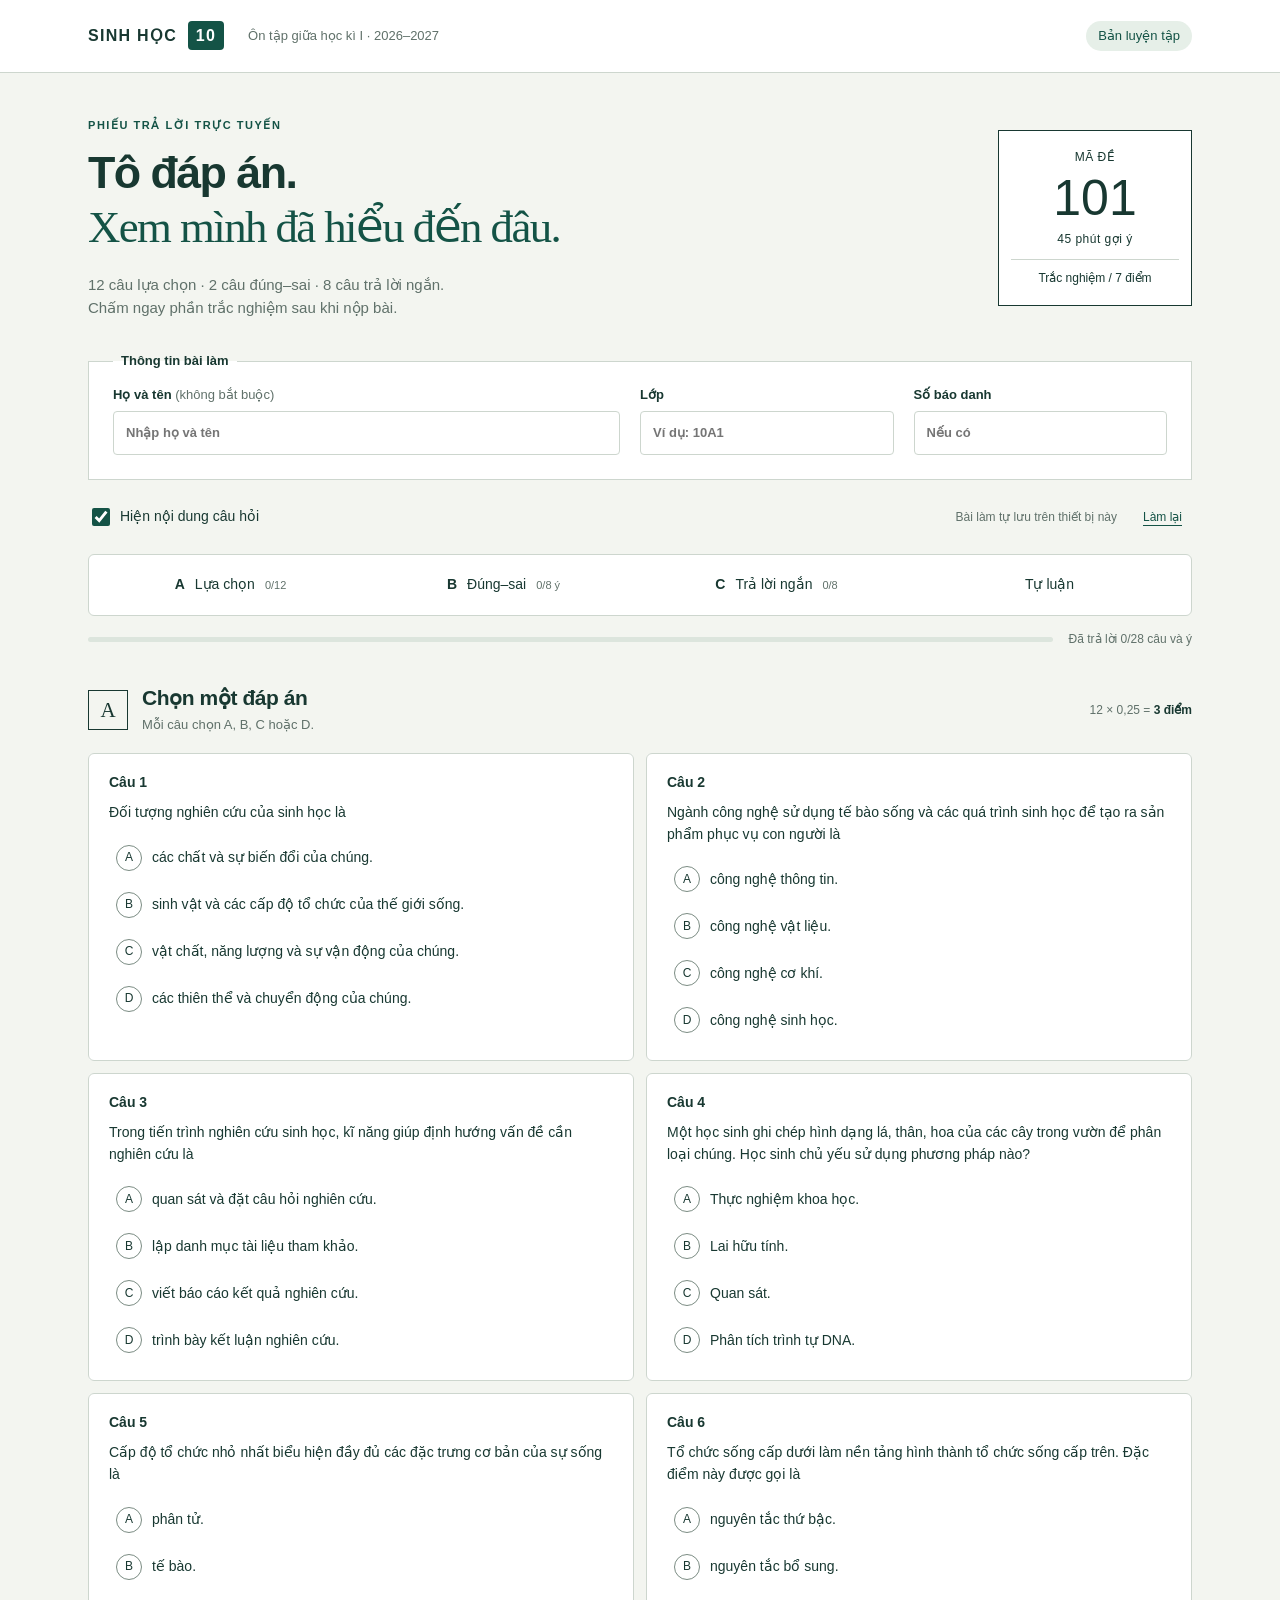
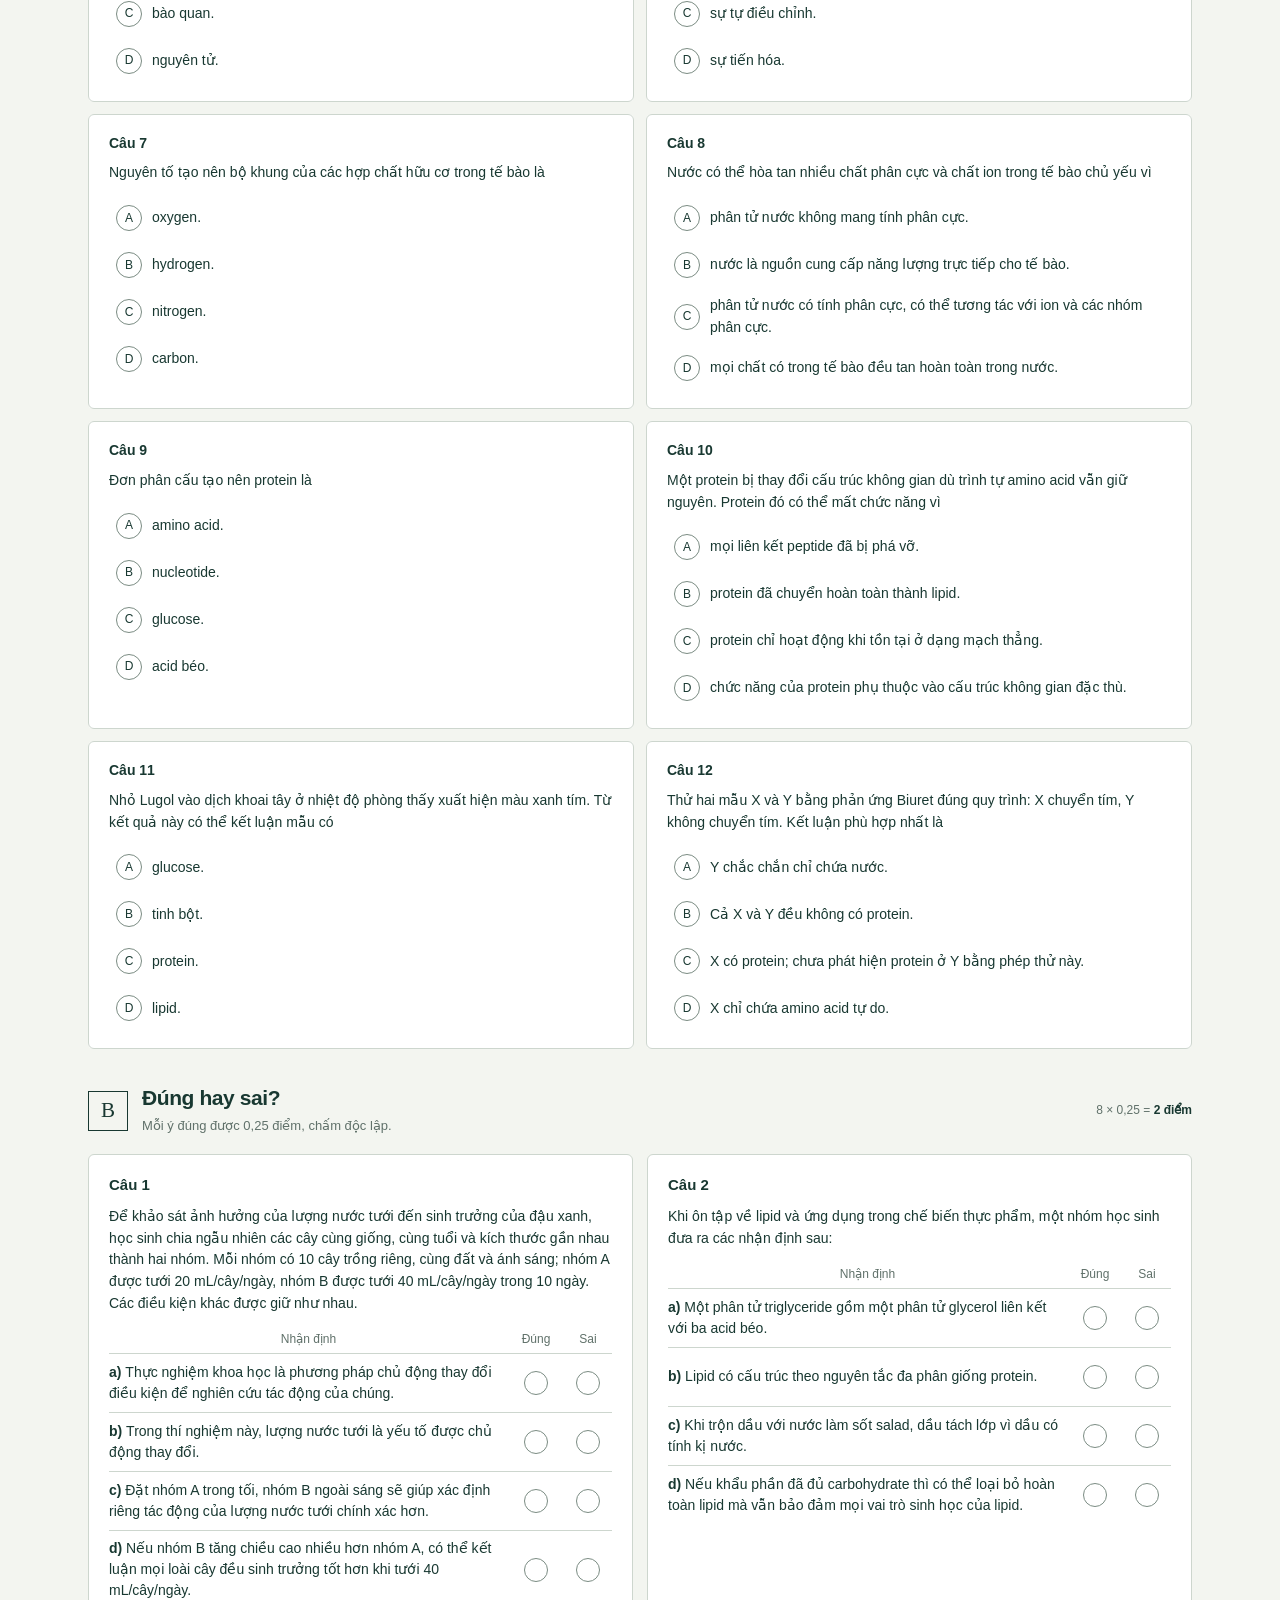
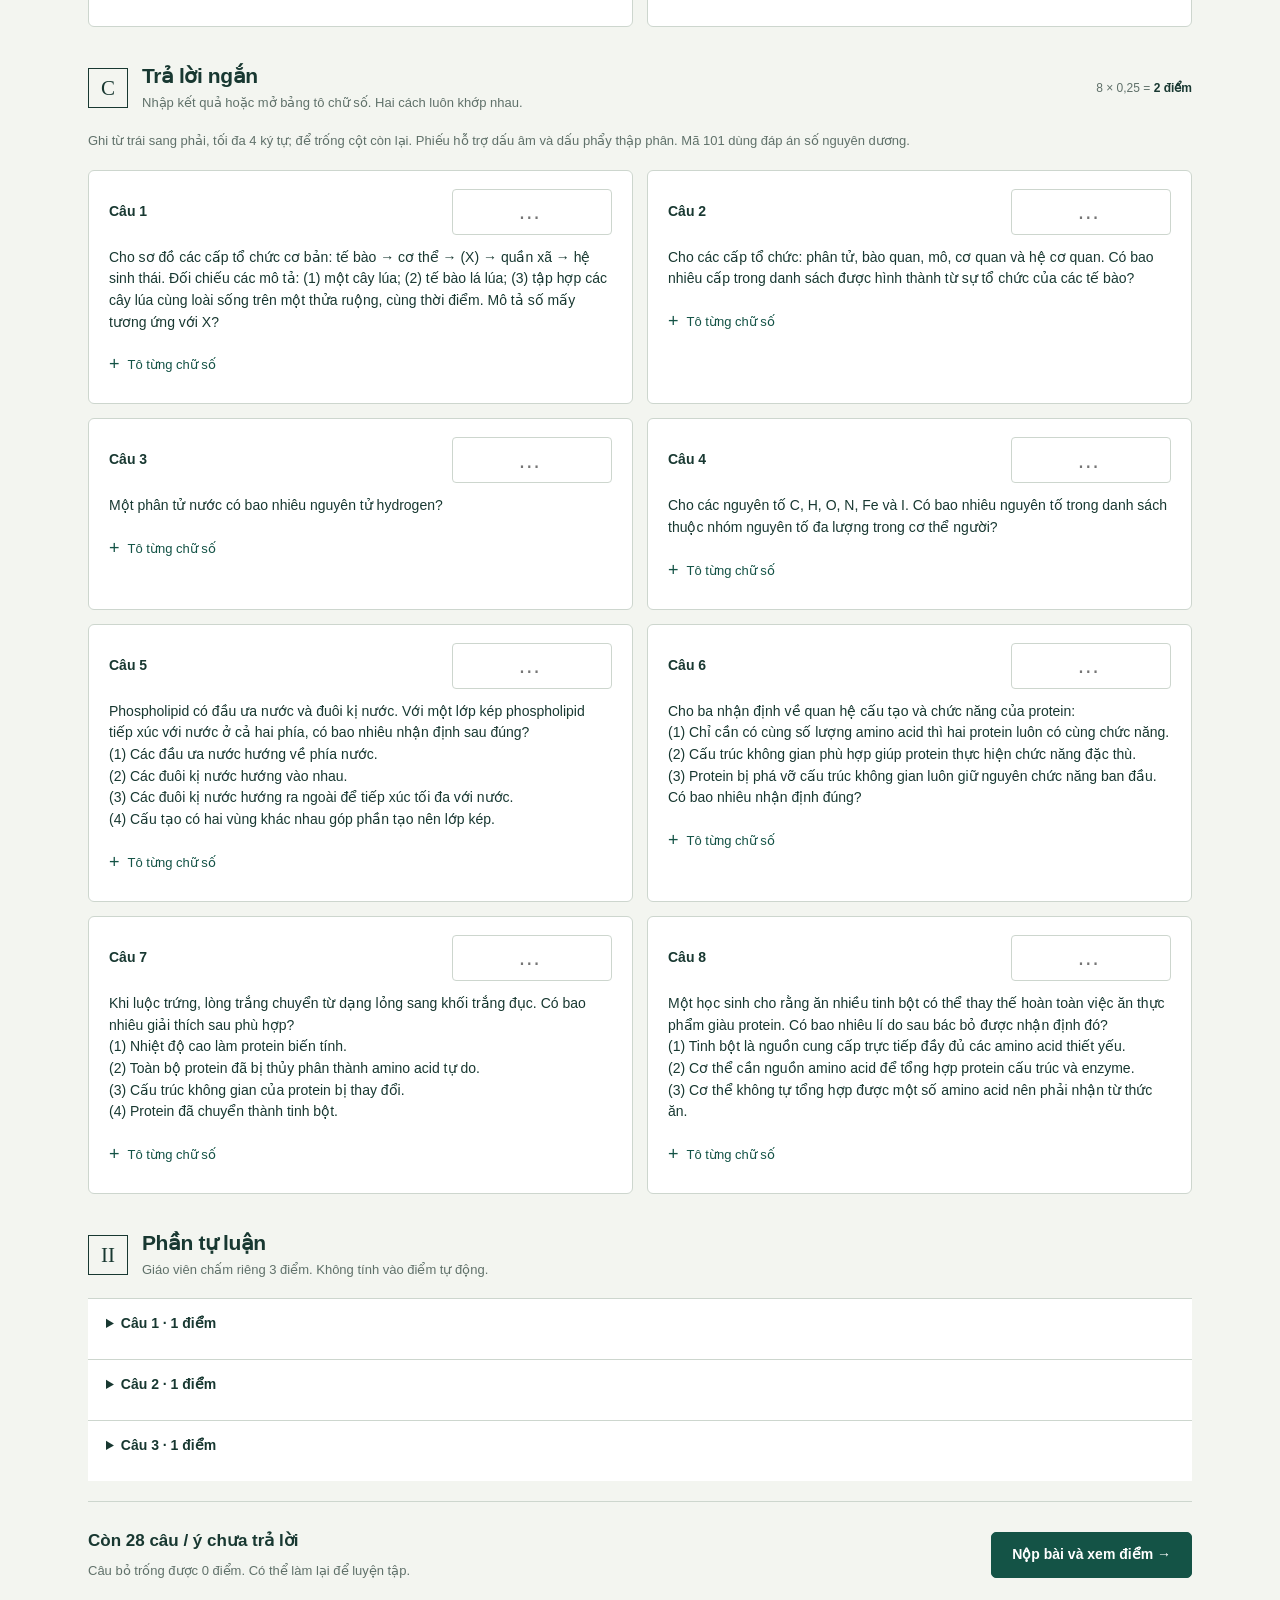
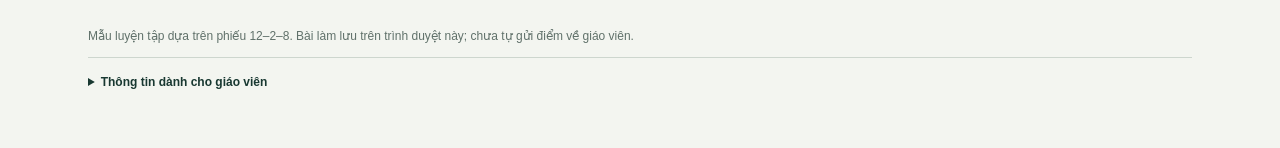
==== index.html @ 17daac3a "Publish Sinh hoc 10 practice sheet with 12-2-8 scoring" ====
<!doctype html>
<html lang="vi">
<head>
  <meta charset="utf-8">
  <meta name="viewport" content="width=device-width, initial-scale=1">
  <meta name="theme-color" content="#145346">
  <title>Phiếu trả lời Sinh học 10 · Mã 101</title>
  <meta name="description" content="Phiếu ôn tập Sinh học 10 theo cấu trúc 12 câu lựa chọn, 2 câu đúng–sai, 8 câu ngắn. Xem điểm trắc nghiệm trên 7 ngay sau khi nộp bài.">
  <link rel="stylesheet" href="style.css">
  <script defer src="exam-data.js"></script>
  <script defer src="scoring.js"></script>
  <script defer src="app.js"></script>
</head>
<body>
<header class="masthead"><div class="wrap brand"><a href="#top" class="wordmark">SINH HỌC <span>10</span></a><span>Ôn tập giữa học kì I · 2026–2027</span><span class="practice">Bản luyện tập</span></div></header>
<main id="top" class="wrap">
  <section class="intro">
    <div><p class="eyebrow">PHIẾU TRẢ LỜI TRỰC TUYẾN</p><h1>Tô đáp án.<br><em>Xem mình đã hiểu đến đâu.</em></h1><p class="lead">12 câu lựa chọn · 2 câu đúng–sai · 8 câu trả lời ngắn.<br>Chấm ngay phần trắc nghiệm sau khi nộp bài.</p></div>
    <div class="exam-stamp"><span>MÃ ĐỀ</span><strong>101</strong><span>45 phút gợi ý</span><b>Trắc nghiệm / 7 điểm</b></div>
  </section>

  <form id="answer-form" novalidate>
    <fieldset class="student"><legend>Thông tin bài làm</legend><label>Họ và tên <span>(không bắt buộc)</span><input id="student-name" maxlength="80" autocomplete="off" placeholder="Nhập họ và tên"></label><label>Lớp<input id="student-class" maxlength="20" autocomplete="off" placeholder="Ví dụ: 10A1"></label><label>Số báo danh<input id="student-id" maxlength="20" autocomplete="off" placeholder="Nếu có"></label></fieldset>
    <div class="workbar"><label class="switch"><input type="checkbox" id="show-prompts" checked> Hiện nội dung câu hỏi</label><span id="save-status">Bài làm tự lưu trên thiết bị này</span><button type="button" class="text-button" id="reset-top">Làm lại</button></div>
    <nav class="section-nav" aria-label="Các phần của phiếu"><a href="#part-a"><span>A</span> Lựa chọn <b id="count-a">0/12</b></a><a href="#part-b"><span>B</span> Đúng–sai <b id="count-b">0/8 ý</b></a><a href="#part-c"><span>C</span> Trả lời ngắn <b id="count-c">0/8</b></a><a href="#essay">Tự luận</a></nav>
    <div class="progress-wrap"><progress id="progress" value="0" max="28" aria-label="Số câu và ý đã trả lời"></progress><span id="progress-label">Đã trả lời 0/28 câu và ý</span></div>

    <section id="part-a" class="part"><div class="part-heading"><span class="part-letter">A</span><div><h2>Chọn một đáp án</h2><p>Mỗi câu chọn A, B, C hoặc D.</p></div><span class="points">12 × 0,25 = <b>3 điểm</b></span></div><div id="mc-questions" class="mc-grid"></div></section>
    <section id="part-b" class="part"><div class="part-heading"><span class="part-letter">B</span><div><h2>Đúng hay sai?</h2><p>Mỗi ý đúng được 0,25 điểm, chấm độc lập.</p></div><span class="points">8 × 0,25 = <b>2 điểm</b></span></div><div id="tf-questions" class="tf-grid"></div></section>
    <section id="part-c" class="part"><div class="part-heading"><span class="part-letter">C</span><div><h2>Trả lời ngắn</h2><p>Nhập kết quả hoặc mở bảng tô chữ số. Hai cách luôn khớp nhau.</p></div><span class="points">8 × 0,25 = <b>2 điểm</b></span></div><p class="helper">Ghi từ trái sang phải, tối đa 4 ký tự; để trống cột còn lại. Phiếu hỗ trợ dấu âm và dấu phẩy thập phân. Mã 101 dùng đáp án số nguyên dương.</p><div id="short-questions" class="short-grid"></div></section>
    <section id="essay" class="part essay"><div class="part-heading"><span class="part-letter">II</span><div><h2>Phần tự luận</h2><p>Giáo viên chấm riêng 3 điểm. Không tính vào điểm tự động.</p></div></div><div id="essay-questions"></div></section>
    <div id="form-error" class="form-error" role="alert" hidden></div>
    <div class="submit-area"><div><strong id="submit-status">Sẵn sàng xem kết quả?</strong><p>Câu bỏ trống được 0 điểm. Có thể làm lại để luyện tập.</p></div><button id="submit" class="primary" type="submit">Nộp bài và xem điểm <span aria-hidden="true">→</span></button></div>
  </form>

  <section id="result" class="result" aria-labelledby="result-title" hidden>
    <p class="eyebrow">KẾT QUẢ BÀI LÀM</p><div class="result-head"><div><h2 id="result-title">Điểm trắc nghiệm</h2><p id="result-person"></p></div><div class="score"><strong id="total-score">0</strong><span>/ 7</span></div></div><p id="result-summary" role="status" aria-live="polite"></p>
    <div id="score-parts" class="score-parts"></div><p class="separate">Phần tự luận chưa chấm. Đây chưa phải tổng điểm bài kiểm tra trên 10.</p>
    <div class="result-actions"><button type="button" id="review" class="secondary">Xem đáp án và giải thích</button><button type="button" id="print" class="secondary">In / lưu PDF</button><button type="button" id="download" class="secondary">Tải kết quả</button><button type="button" id="retry" class="primary">Làm lại</button></div><div id="review-content" hidden></div>
  </section>
  <footer><p>Mẫu luyện tập dựa trên phiếu 12–2–8. Bài làm lưu trên trình duyệt này; chưa tự gửi điểm về giáo viên.</p><details><summary>Thông tin dành cho giáo viên</summary><p>Đáp án đang dùng: đề Sinh học 10 mã 101 đã đối chiếu với ma trận. Ba phần trắc nghiệm có tổng 7 điểm; phần tự luận chấm riêng 3 điểm. Phiếu chuyển các ô tô trên giấy thành lựa chọn trực tiếp, không cần quét ảnh, số phách hay dấu định vị.</p><p>Bản luyện tập cho phép làm lại và lưu đáp án trong trang. Để dùng cho bài kiểm tra chính thức, cần bổ sung chấm trên máy chủ, danh sách lớp và nơi nhận kết quả. Điểm hiện tại chỉ là kết quả tự luyện trên thiết bị của học sinh.</p></details></footer>
</main>
<dialog id="confirm-dialog"><form method="dialog"><h2 id="dialog-title">Nộp bài?</h2><p id="dialog-message"></p><div class="dialog-actions"><button value="cancel" class="secondary">Quay lại</button><button value="confirm" class="primary" id="dialog-confirm">Nộp bài</button></div></form></dialog>
</body>
</html>
---- style.css ----
:root{--ink:#183831;--muted:#60716a;--green:#145346;--paper:#fff;--wash:#f3f5f0;--line:#cdd6ce;--soft:#e6efe8;--wrong:#a83232;--right:#226443;color-scheme:light;font-family:Arial,"Segoe UI",sans-serif;color:var(--ink);background:var(--wash);font-size:16px;line-height:1.55}
*{box-sizing:border-box}body{margin:0}button,input,textarea{font:inherit}button,a,input,textarea,summary{-webkit-tap-highlight-color:transparent}button,summary{cursor:pointer}a{color:inherit}button{transition:background .12s}button:disabled{cursor:default}button:focus-visible,a:focus-visible,input:focus-visible,textarea:focus-visible,summary:focus-visible{outline:3px solid #bc7438;outline-offset:3px}[hidden]{display:none!important}.wrap{max-width:1160px;margin:auto;padding:0 28px}.masthead{background:var(--paper);border-bottom:1px solid var(--line)}.brand{min-height:72px;display:flex;align-items:center;gap:24px}.brand>span{font-size:13px;color:var(--muted)}.wordmark{font-size:16px;font-weight:750;letter-spacing:.08em;text-decoration:none}.wordmark span{background:var(--green);color:#fff;padding:6px 8px;margin-left:5px;border-radius:4px}.brand .practice{margin-left:auto;color:var(--green);background:var(--soft);padding:5px 12px;border-radius:20px;white-space:nowrap}.intro{padding:44px 0 32px;display:flex;align-items:center;justify-content:space-between;gap:30px}.eyebrow{letter-spacing:.14em;font-size:11px;font-weight:700;color:var(--green);margin:0 0 12px}h1{font-size:clamp(30px,3.5vw,46px);line-height:1.2;letter-spacing:-.035em;margin:0;font-weight:650}h1 em{font-style:normal;font-family:Georgia,serif;font-weight:400;color:var(--green)}.lead{color:var(--muted);margin:18px 0 0;font-size:15px}.exam-stamp{width:194px;flex-shrink:0;text-align:center;background:var(--paper);border:1px solid var(--ink);padding:17px 12px;display:grid;gap:3px}.exam-stamp>span{font-size:12px;letter-spacing:.04em}.exam-stamp strong{font-size:50px;line-height:1.15;font-weight:500;font-variant-numeric:tabular-nums}.exam-stamp b{font-size:12px;font-weight:500;border-top:1px solid var(--line);padding-top:9px;margin-top:7px}.student{display:grid;grid-template-columns:2fr 1fr 1fr;gap:20px;background:var(--paper);border:1px solid var(--line);padding:14px 24px 24px;margin:0}.student legend{font-size:13px;font-weight:700;padding:0 8px}.student label{font-size:13px;font-weight:600}.student label span{font-weight:400;color:var(--muted)}input[type=text],input:not([type]),textarea{width:100%;border:1px solid var(--line);border-radius:4px;padding:10px 12px;color:var(--ink);background:var(--paper);margin-top:6px;min-height:44px}.workbar{display:flex;align-items:center;gap:16px;padding:15px 0;color:var(--muted);font-size:12px}.switch{display:flex;align-items:center;gap:7px;font-size:14px;color:var(--ink)}.switch input{width:18px;height:18px;accent-color:var(--green)}#save-status{margin-left:auto}.text-button{border:0;background:transparent;color:var(--green);min-height:44px;padding:5px 10px;text-decoration:underline;text-underline-offset:4px}.section-nav{display:flex;gap:6px;background:var(--paper);padding:8px;border:1px solid var(--line);border-radius:6px}.section-nav a{flex:1;text-decoration:none;font-size:14px;padding:9px 8px;display:flex;align-items:center;justify-content:center;gap:10px;min-height:44px}.section-nav a:hover{background:var(--soft)}.section-nav span{font-weight:bold}.section-nav b{font-size:11px;color:var(--muted);font-weight:400}.progress-wrap{display:flex;gap:16px;align-items:center;margin-top:14px;font-size:12px;color:var(--muted)}progress{height:5px;border:0;width:100%;accent-color:var(--green);border-radius:5px;overflow:hidden}progress::-webkit-progress-bar{background:#dce5dd}progress::-webkit-progress-value{background:var(--green)}.progress-wrap span{white-space:nowrap}.part{padding-top:36px;scroll-margin-top:20px}.part-heading{display:flex;align-items:center;gap:14px;margin-bottom:18px}.part-letter{display:grid;place-items:center;width:40px;height:40px;flex-shrink:0;border:1px solid var(--ink);font-family:Georgia,serif;font-size:21px}.part-heading h2{font-size:21px;line-height:1.25;letter-spacing:-.02em;margin:0}.part-heading p{font-size:13px;color:var(--muted);margin:4px 0 0}.points{margin-left:auto;white-space:nowrap;font-size:12px;color:var(--muted)}.points b{color:var(--ink);font-weight:600}.mc-grid{display:grid;grid-template-columns:1fr 1fr;gap:12px}.question{min-width:0;background:var(--paper);border:1px solid var(--line);border-radius:6px;padding:18px 20px;margin:0}.question legend{float:left;display:block;width:100%;font-weight:700;font-size:14px;margin-bottom:8px;padding:0}.question legend + *{clear:both}.prompt{font-size:14px;white-space:pre-line;margin:0 0 12px;line-height:1.55}.options{display:grid;gap:3px}.choice{position:relative;display:flex;align-items:center;gap:10px;min-height:44px;padding:5px 7px;border-radius:4px;cursor:pointer;font-size:14px}.choice:hover{background:var(--wash)}.choice input{position:absolute;opacity:0;width:24px;height:24px;left:7px;margin:0}.bubble{display:grid;place-items:center;flex-shrink:0;width:26px;height:26px;border:1.3px solid #7b8c83;border-radius:50%;background:#fff;color:var(--ink);font-size:12px}.choice input:checked + .bubble{background:var(--green);border-color:var(--green);color:#fff}.choice input:focus-visible + .bubble{outline:3px solid #bc7438;outline-offset:3px}.choice:has(input:checked){background:var(--soft)}.choice:has(input:disabled){cursor:default}.no-prompts .prompt,.no-prompts .choice-text,.no-prompts .statement-text{display:none}.no-prompts .options{grid-template-columns:repeat(4,1fr)}.no-prompts .mc-grid{grid-template-columns:repeat(3,1fr)}.no-prompts .choice{justify-content:center}.tf-grid{display:grid;grid-template-columns:1fr 1fr;gap:14px}.tf-title{font-size:15px;font-weight:700;margin:0 0 10px}.tf-header{display:grid;grid-template-columns:1fr 48px 48px;font-size:12px;color:var(--muted);text-align:center;gap:4px;padding:4px 0}.tf-row{display:grid;grid-template-columns:1fr 48px 48px;align-items:center;gap:4px;border-top:1px solid var(--line);padding:7px 0}.tf-row>div{font-size:14px;line-height:1.5;padding-right:5px}.tf-row .choice{justify-content:center;padding:5px 0}.tf-row .choice input{left:12px}.tf-row .bubble{width:24px;height:24px}.tf-row .choice input:checked + .bubble::after{content:"";width:8px;height:8px;background:#fff;border-radius:50%}.helper{font-size:13px;color:var(--muted);margin:0 0 18px}.short-grid{display:grid;grid-template-columns:repeat(2,1fr);gap:14px}.short-title{display:flex;align-items:center;justify-content:space-between;gap:10px}.short-title h3{margin:0;font-size:14px}.short-answer{max-width:160px;font-size:23px!important;font-weight:500;letter-spacing:.24em;text-align:center;font-variant-numeric:tabular-nums;margin:0!important;padding:8px!important;height:46px}.short-card .prompt{margin-top:12px}.short-card details{margin-top:12px}.short-card summary{font-size:13px;color:var(--green);min-height:40px;display:flex;align-items:center;gap:8px}.short-card summary::before{content:"+";font-size:18px}.short-card details[open]>summary::before{content:"−"}.digit-grid{display:grid;grid-template-columns:24px repeat(4,minmax(38px,1fr));max-width:260px;gap:2px 5px;margin:12px auto 0;align-items:center}.digit-grid .row-name{font-size:13px;text-align:center;color:var(--muted)}.digit-grid .digit-value{text-align:center;border:1px solid var(--line);height:36px;font-size:18px;background:var(--wash);border-radius:2px}.digit-btn{height:44px;border:0;background:transparent;display:grid;place-items:center;padding:0;border-radius:3px}.digit-btn:hover{background:var(--soft)}.digit-circle{height:22px;width:22px;border:1px solid #819087;border-radius:50%;display:block}.digit-btn[aria-pressed=true] .digit-circle{background:var(--green);border-color:var(--green);box-shadow:inset 0 0 0 4px var(--paper)}.digit-btn[aria-pressed=true]{background:var(--soft)}.digits-note{font-size:12px;color:var(--muted);text-align:center}.answer-error{color:var(--wrong);font-size:12px;margin:6px 0 0}.essay details{background:var(--paper);border-top:1px solid var(--line);padding:14px 18px}.essay summary{font-size:14px;font-weight:600;min-height:32px}.essay textarea{min-height:130px;resize:vertical;font-size:15px}.essay .prompt{margin-top:12px}.submit-area{display:flex;justify-content:space-between;gap:20px;align-items:center;padding:26px 0;margin-top:20px;border-top:1px solid var(--line)}.submit-area strong{font-size:17px}.submit-area p{font-size:13px;color:var(--muted);margin:6px 0 0}.primary,.secondary{min-height:46px;padding:11px 20px;border-radius:5px;font-size:14px;border:1px solid var(--green);font-weight:600}.primary{color:#fff;background:var(--green)}.primary:hover{background:#0a3e32}.secondary{background:var(--paper);color:var(--green)}.secondary:hover{background:var(--soft)}.primary:disabled,.secondary:disabled{opacity:.65}.primary span{padding-left:15px}.form-error{border-left:3px solid var(--wrong);color:var(--wrong);padding:10px 15px;margin-top:20px;background:#fff3f1}.result{background:var(--paper);border:1px solid var(--green);border-top:5px solid var(--green);padding:30px;margin:12px 0 28px;scroll-margin-top:24px}.result-head{display:flex;justify-content:space-between;align-items:center;gap:20px}.result h2{margin:0;font-size:28px}.result-head p{margin:8px 0 0;color:var(--muted)}.score{white-space:nowrap}.score strong{font-size:62px;line-height:1;font-weight:500;letter-spacing:-.04em;font-variant-numeric:tabular-nums}.score span{font-size:24px;color:var(--muted);padding-left:7px}.score-parts{display:grid;grid-template-columns:repeat(3,1fr);border-block:1px solid var(--line);padding:20px 0;gap:20px;margin-top:20px}.score-parts div{display:grid;gap:4px}.score-parts b{font-size:22px;font-weight:500}.score-parts span,.score-parts small{font-size:13px;color:var(--muted)}.separate{font-size:14px}.result-actions{display:flex;flex-wrap:wrap;gap:10px;margin-top:22px}.review-row{display:grid;grid-template-columns:85px 100px 100px 1fr;gap:10px;padding:14px 0;border-bottom:1px solid var(--line);font-size:13px;align-items:start}.review-row .badge{font-size:11px;font-weight:700;display:block}.review-row.good .badge{color:var(--right)}.review-row.bad .badge{color:var(--wrong)}.review-row span{white-space:pre-line}.review-row small{display:block;color:var(--muted);font-size:11px}.review-head{font-size:18px;margin:26px 0 4px}footer{padding:20px 0 40px;color:var(--muted);font-size:12px}footer p{margin:0 0 12px}footer details{border-top:1px solid var(--line);padding-top:15px}footer summary{min-height:35px;color:var(--ink);font-weight:600}footer details p{max-width:900px}dialog{max-width:440px;width:calc(100% - 32px);padding:28px;border:1px solid var(--line);border-radius:10px;color:var(--ink)}dialog::backdrop{background:#102c2690}dialog h2{margin:0;font-size:23px}dialog p{font-size:15px;color:var(--muted)}.dialog-actions{display:flex;justify-content:flex-end;gap:10px;margin-top:26px}
@media(min-width:1000px){.no-prompts .short-grid{grid-template-columns:repeat(4,1fr)}.no-prompts .short-title{display:block}.no-prompts .short-answer{margin-top:9px!important;width:100%;max-width:none}.no-prompts .short-card{padding:16px 12px}}
@media(max-width:760px){.wrap{padding:0 18px}.brand{min-height:62px;gap:12px}.brand>span:not(.practice){display:none}.intro{padding:28px 0;align-items:flex-start;gap:20px}.exam-stamp{width:132px;padding:13px 7px}.exam-stamp strong{font-size:38px}.exam-stamp b{font-size:11px}.eyebrow{font-size:10px;letter-spacing:.1em}.lead{font-size:13px}.student{padding:12px 16px 20px;gap:12px;grid-template-columns:1fr 1fr}.student label:first-of-type{grid-column:1/-1}.workbar{flex-wrap:wrap;gap:4px 12px}#save-status{order:3;width:100%;margin:0}.text-button{margin-left:auto}.section-nav{flex-wrap:wrap;gap:0}.section-nav a{flex:1 1 50%;font-size:13px;justify-content:flex-start}.mc-grid,.tf-grid,.short-grid{grid-template-columns:1fr}.no-prompts .mc-grid{grid-template-columns:1fr 1fr}.no-prompts .short-grid{grid-template-columns:1fr 1fr}.no-prompts .short-title{display:block}.no-prompts .short-answer{margin-top:8px!important;max-width:none}.part-heading{flex-wrap:wrap;gap:10px}.part-heading h2{font-size:19px}.part-heading>div{flex:1}.part-heading .points{margin-left:50px;width:100%}.question{padding:16px}.no-prompts .question{padding:12px}.no-prompts .options{gap:0}.no-prompts .choice{padding:5px 0;gap:0}.submit-area{flex-direction:column;align-items:stretch}.result{padding:22px 18px}.score strong{font-size:48px}.result h2{font-size:22px}.score-parts{gap:12px}.score-parts span{font-size:12px}.score-parts b{font-size:21px}.review-row{grid-template-columns:70px 1fr 1fr;gap:8px}.review-row>span:last-child{grid-column:1/-1}.result-actions button{flex:1 1 45%}.digit-grid{grid-template-columns:18px repeat(4,minmax(28px,1fr));gap:2px}.no-prompts .short-card{grid-column:1/-1}}
@media(max-width:430px){.intro{flex-wrap:wrap}.intro>div:first-child{width:100%}.exam-stamp{display:flex;width:100%;align-items:center;justify-content:space-between;gap:10px;padding:8px 14px}.exam-stamp strong{font-size:28px}.exam-stamp b{border:0;padding:0;margin:0;max-width:92px}.exam-stamp>span:nth-of-type(2){display:none}.progress-wrap{flex-direction:column;gap:4px;align-items:flex-start}.no-prompts .mc-grid{grid-template-columns:1fr}.result-head{align-items:flex-start}.score strong{font-size:42px}.score span{font-size:18px}.score-parts{grid-template-columns:1fr;gap:12px}.score-parts div{grid-template-columns:1fr auto;align-items:center}.score-parts small{grid-column:1/-1}.result-actions{display:grid;grid-template-columns:1fr}.result-actions button{width:100%}}
@media(prefers-reduced-motion:reduce){*{scroll-behavior:auto!important;transition:none!important}}
@media print{body{background:white;color:black}.masthead,.intro,.workbar,.section-nav,.progress-wrap,.submit-area,footer,.result-actions,dialog{display:none!important}.wrap{max-width:none;padding:0}.result{border:0;padding:0;margin:0}.result h2{font-size:22px}.score strong{font-size:42px}.review-row{break-inside:avoid}.part{padding-top:16px}.part-heading{break-after:avoid}.question,.tf-row{break-inside:avoid}body.has-result #answer-form{display:none}.result #review-content{display:block!important}.result .review-head{break-after:avoid}.score-parts{grid-template-columns:repeat(3,1fr)}a{text-decoration:none}.score-parts b{font-size:18px}@page{size:A4;margin:18mm}}
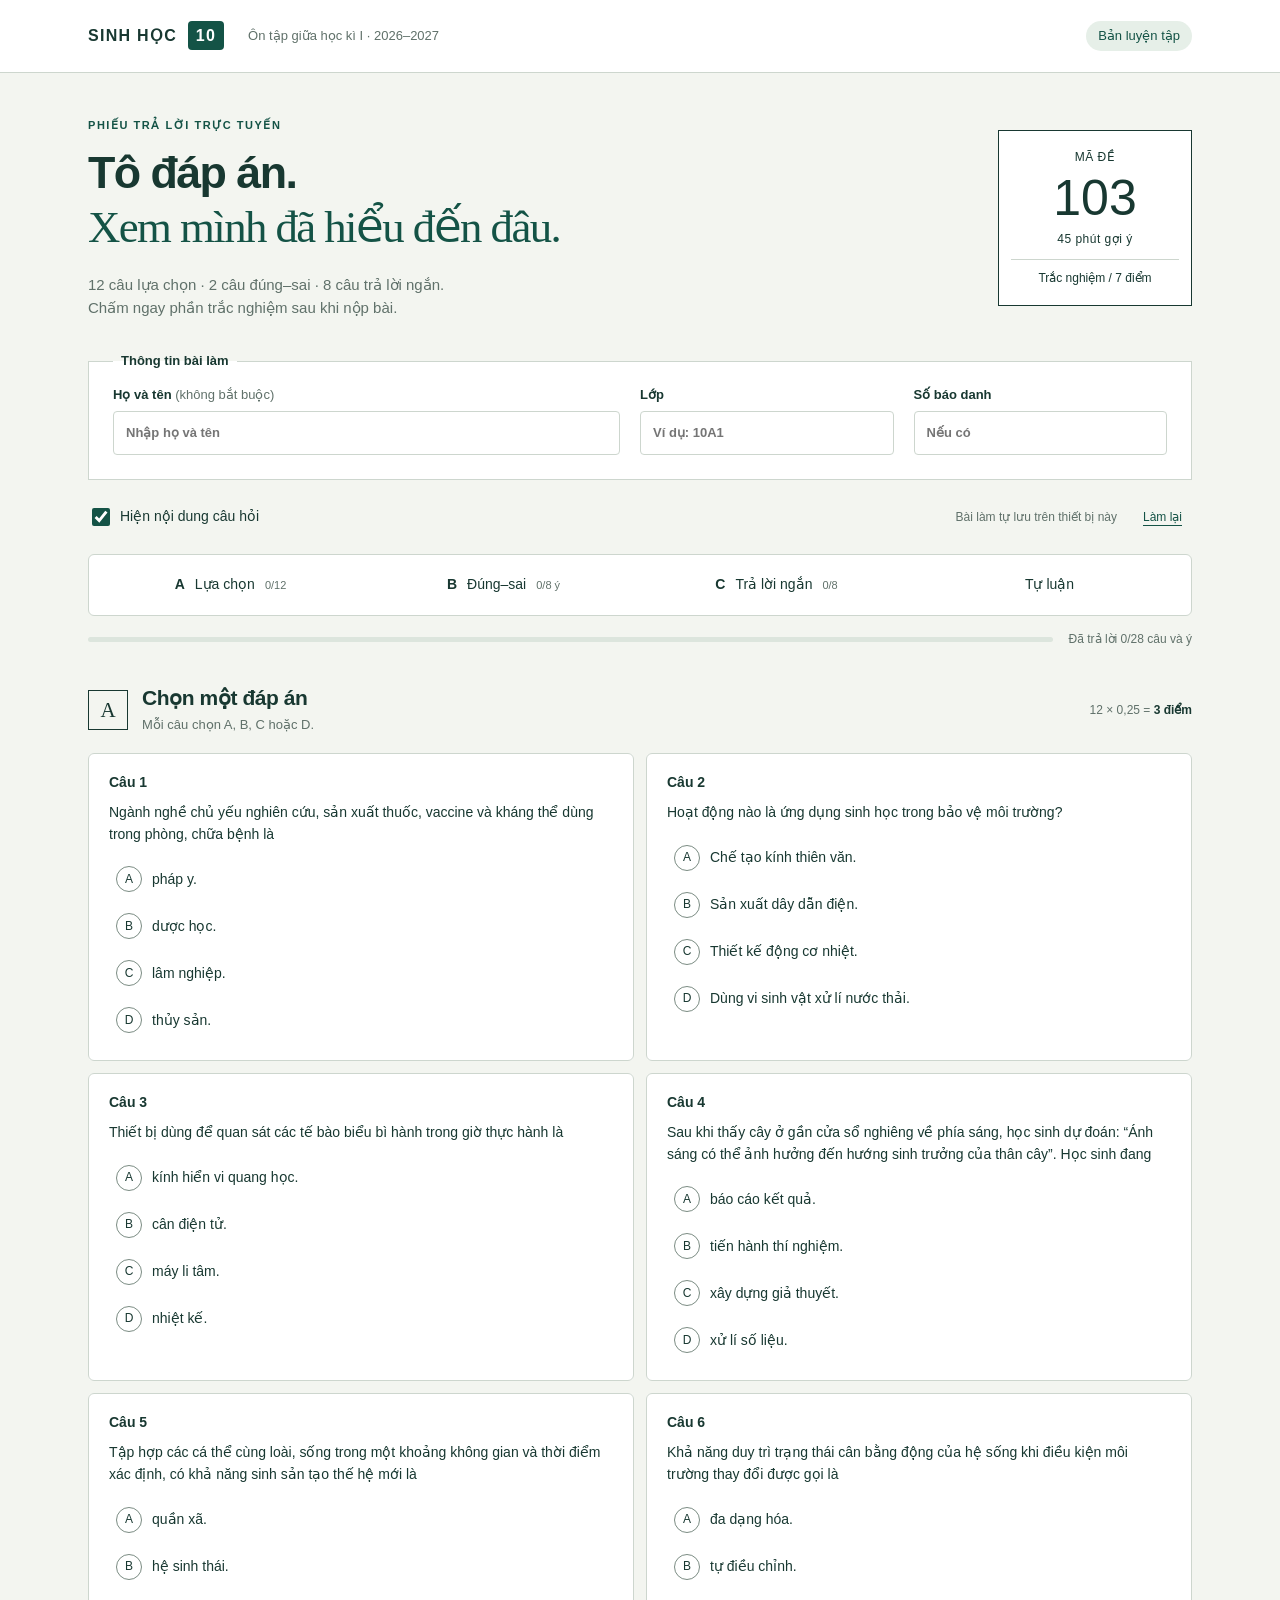
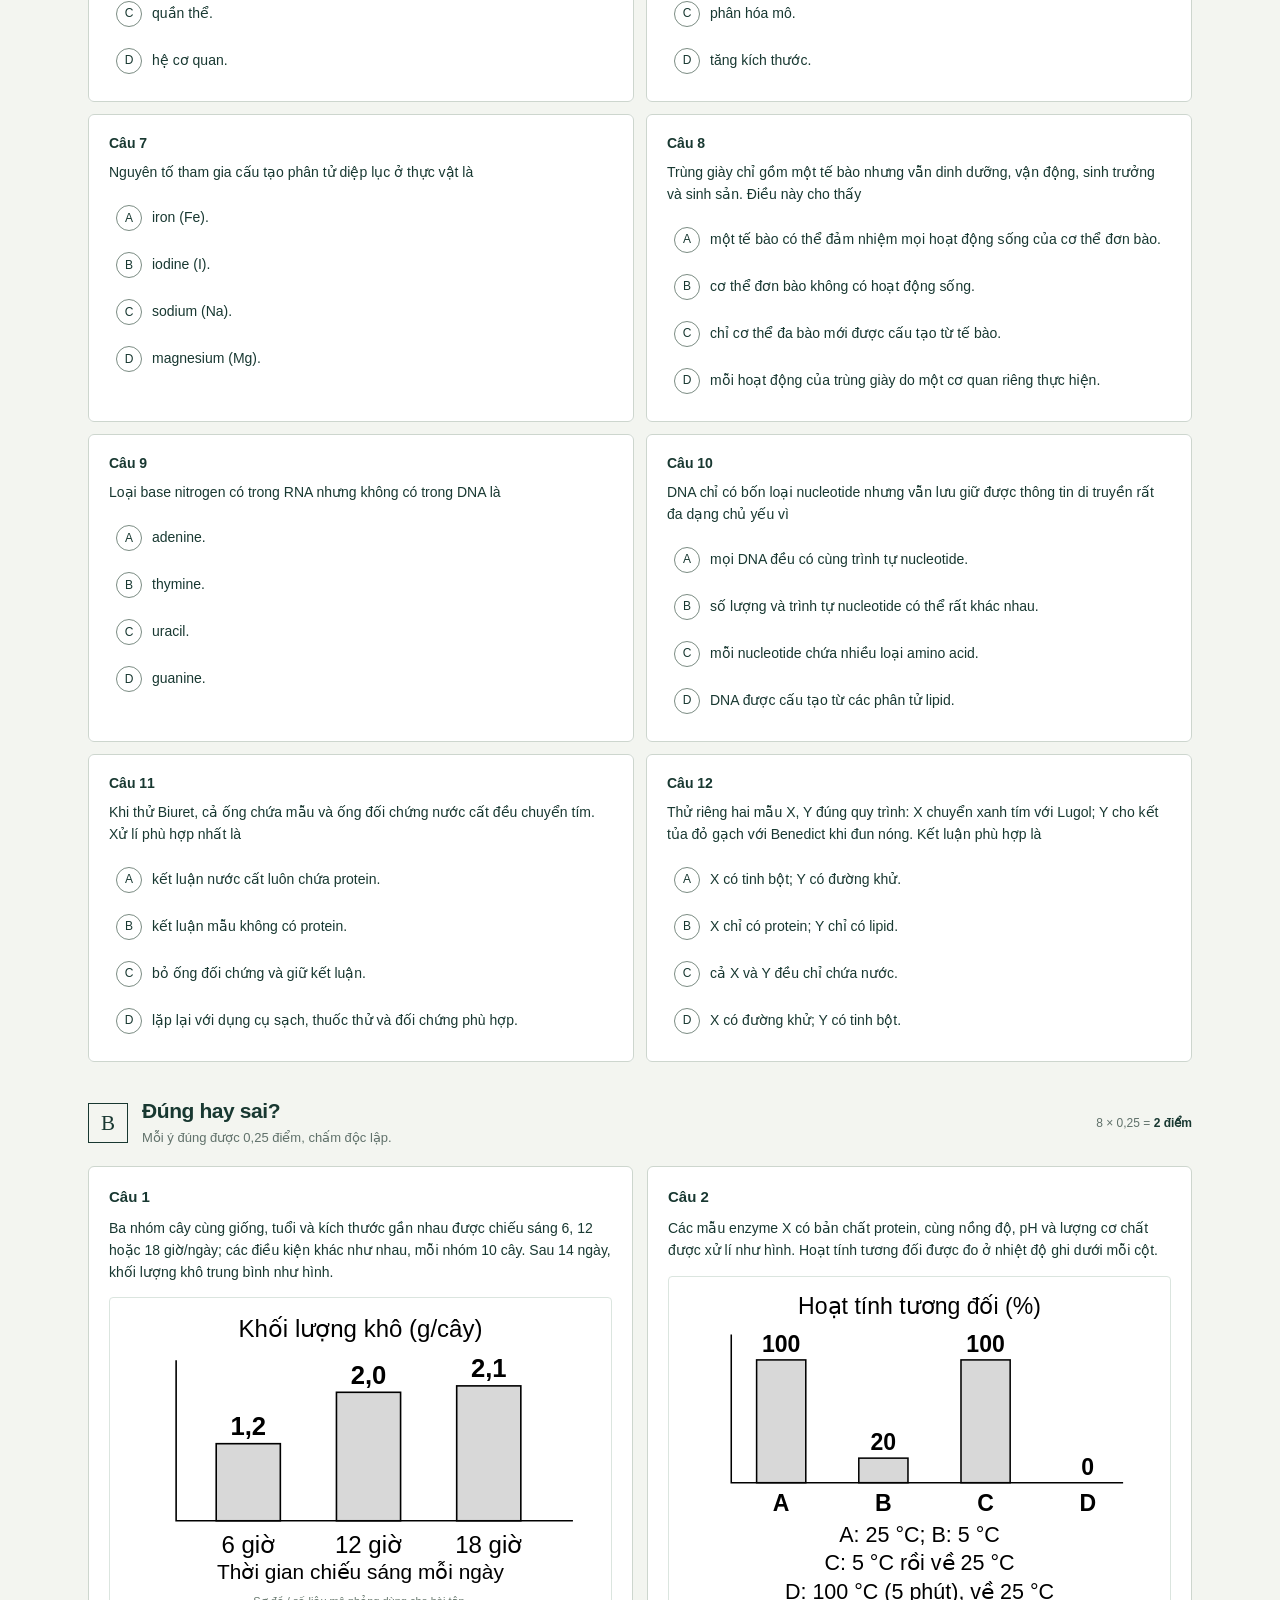
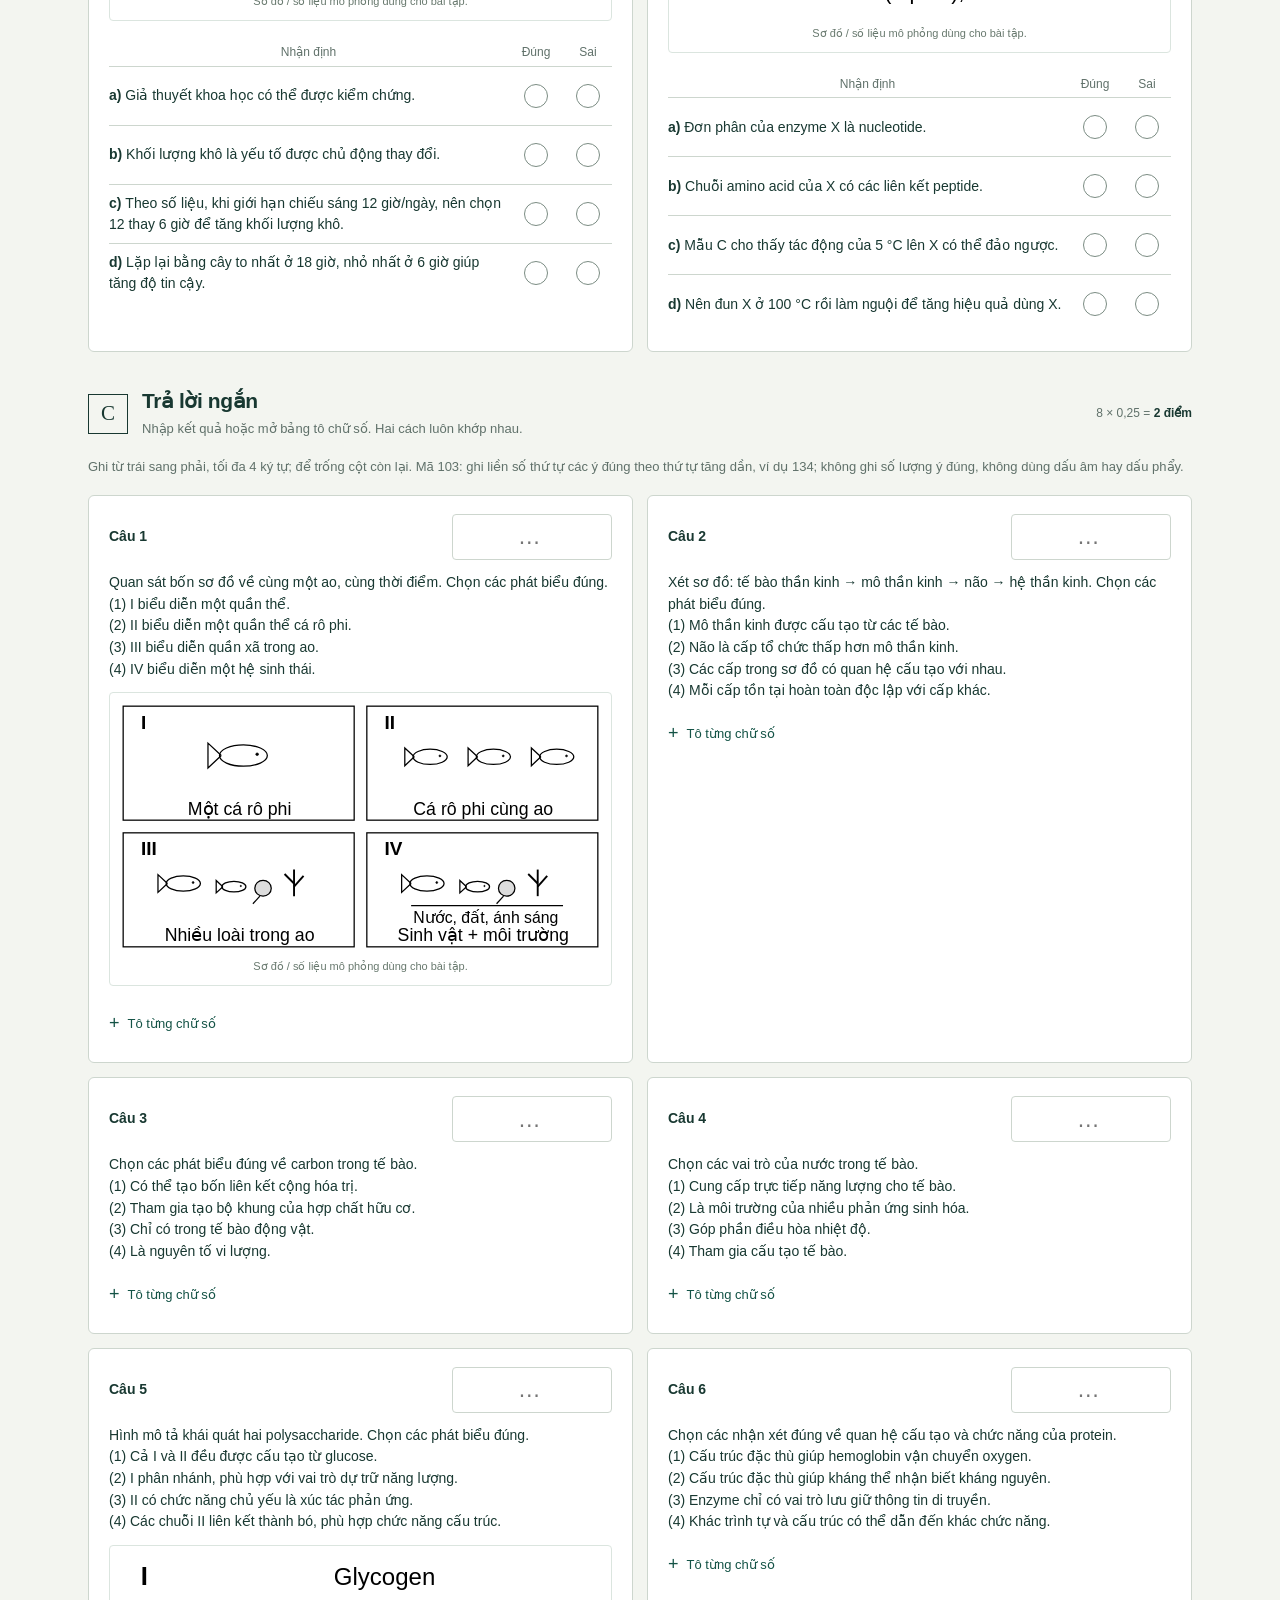
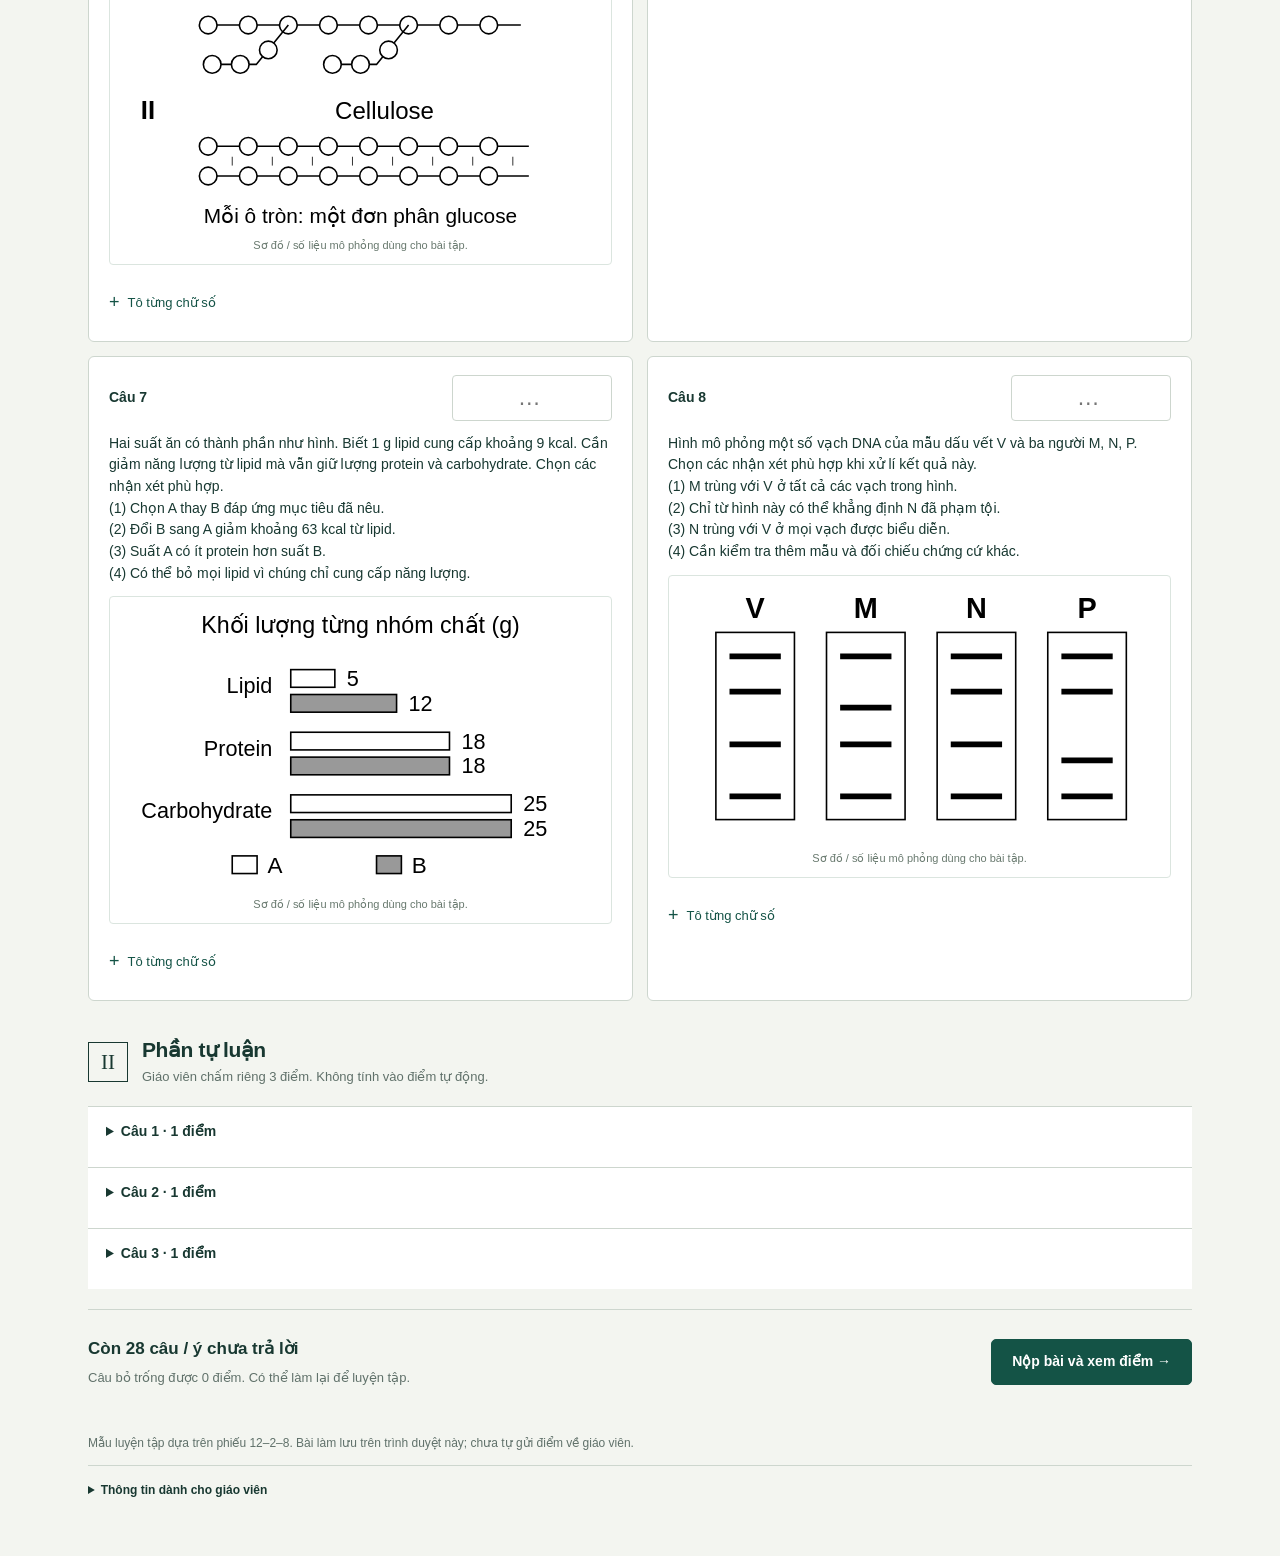
==== commit cdccde8f: "Add exam 103 with ascending short answers and six teaching diagrams" ====
--- a/index.html
+++ b/index.html
@@ -4,19 +4,19 @@
   <meta charset="utf-8">
   <meta name="viewport" content="width=device-width, initial-scale=1">
   <meta name="theme-color" content="#145346">
-  <title>Phiếu trả lời Sinh học 10 · Mã 101</title>
+  <title>Phiếu trả lời Sinh học 10 · Mã 103</title>
   <meta name="description" content="Phiếu ôn tập Sinh học 10 theo cấu trúc 12 câu lựa chọn, 2 câu đúng–sai, 8 câu ngắn. Xem điểm trắc nghiệm trên 7 ngay sau khi nộp bài.">
-  <link rel="stylesheet" href="style.css">
-  <script defer src="exam-data.js"></script>
-  <script defer src="scoring.js"></script>
-  <script defer src="app.js"></script>
+  <link rel="stylesheet" href="style.css?v=103-r1">
+  <script defer src="exam-data.js?v=103-r1"></script>
+  <script defer src="scoring.js?v=103-r1"></script>
+  <script defer src="app.js?v=103-r1"></script>
 </head>
 <body>
 <header class="masthead"><div class="wrap brand"><a href="#top" class="wordmark">SINH HỌC <span>10</span></a><span>Ôn tập giữa học kì I · 2026–2027</span><span class="practice">Bản luyện tập</span></div></header>
 <main id="top" class="wrap">
   <section class="intro">
     <div><p class="eyebrow">PHIẾU TRẢ LỜI TRỰC TUYẾN</p><h1>Tô đáp án.<br><em>Xem mình đã hiểu đến đâu.</em></h1><p class="lead">12 câu lựa chọn · 2 câu đúng–sai · 8 câu trả lời ngắn.<br>Chấm ngay phần trắc nghiệm sau khi nộp bài.</p></div>
-    <div class="exam-stamp"><span>MÃ ĐỀ</span><strong>101</strong><span>45 phút gợi ý</span><b>Trắc nghiệm / 7 điểm</b></div>
+    <div class="exam-stamp"><span>MÃ ĐỀ</span><strong>103</strong><span>45 phút gợi ý</span><b>Trắc nghiệm / 7 điểm</b></div>
   </section>
 
   <form id="answer-form" novalidate>
@@ -27,7 +27,7 @@
 
     <section id="part-a" class="part"><div class="part-heading"><span class="part-letter">A</span><div><h2>Chọn một đáp án</h2><p>Mỗi câu chọn A, B, C hoặc D.</p></div><span class="points">12 × 0,25 = <b>3 điểm</b></span></div><div id="mc-questions" class="mc-grid"></div></section>
     <section id="part-b" class="part"><div class="part-heading"><span class="part-letter">B</span><div><h2>Đúng hay sai?</h2><p>Mỗi ý đúng được 0,25 điểm, chấm độc lập.</p></div><span class="points">8 × 0,25 = <b>2 điểm</b></span></div><div id="tf-questions" class="tf-grid"></div></section>
-    <section id="part-c" class="part"><div class="part-heading"><span class="part-letter">C</span><div><h2>Trả lời ngắn</h2><p>Nhập kết quả hoặc mở bảng tô chữ số. Hai cách luôn khớp nhau.</p></div><span class="points">8 × 0,25 = <b>2 điểm</b></span></div><p class="helper">Ghi từ trái sang phải, tối đa 4 ký tự; để trống cột còn lại. Phiếu hỗ trợ dấu âm và dấu phẩy thập phân. Mã 101 dùng đáp án số nguyên dương.</p><div id="short-questions" class="short-grid"></div></section>
+    <section id="part-c" class="part"><div class="part-heading"><span class="part-letter">C</span><div><h2>Trả lời ngắn</h2><p>Nhập kết quả hoặc mở bảng tô chữ số. Hai cách luôn khớp nhau.</p></div><span class="points">8 × 0,25 = <b>2 điểm</b></span></div><p class="helper">Ghi từ trái sang phải, tối đa 4 ký tự; để trống cột còn lại. Mã 103: ghi liền số thứ tự các ý đúng theo thứ tự tăng dần, ví dụ 134; không ghi số lượng ý đúng, không dùng dấu âm hay dấu phẩy.</p><div id="short-questions" class="short-grid"></div></section>
     <section id="essay" class="part essay"><div class="part-heading"><span class="part-letter">II</span><div><h2>Phần tự luận</h2><p>Giáo viên chấm riêng 3 điểm. Không tính vào điểm tự động.</p></div></div><div id="essay-questions"></div></section>
     <div id="form-error" class="form-error" role="alert" hidden></div>
     <div class="submit-area"><div><strong id="submit-status">Sẵn sàng xem kết quả?</strong><p>Câu bỏ trống được 0 điểm. Có thể làm lại để luyện tập.</p></div><button id="submit" class="primary" type="submit">Nộp bài và xem điểm <span aria-hidden="true">→</span></button></div>
@@ -38,7 +38,7 @@
     <div id="score-parts" class="score-parts"></div><p class="separate">Phần tự luận chưa chấm. Đây chưa phải tổng điểm bài kiểm tra trên 10.</p>
     <div class="result-actions"><button type="button" id="review" class="secondary">Xem đáp án và giải thích</button><button type="button" id="print" class="secondary">In / lưu PDF</button><button type="button" id="download" class="secondary">Tải kết quả</button><button type="button" id="retry" class="primary">Làm lại</button></div><div id="review-content" hidden></div>
   </section>
-  <footer><p>Mẫu luyện tập dựa trên phiếu 12–2–8. Bài làm lưu trên trình duyệt này; chưa tự gửi điểm về giáo viên.</p><details><summary>Thông tin dành cho giáo viên</summary><p>Đáp án đang dùng: đề Sinh học 10 mã 101 đã đối chiếu với ma trận. Ba phần trắc nghiệm có tổng 7 điểm; phần tự luận chấm riêng 3 điểm. Phiếu chuyển các ô tô trên giấy thành lựa chọn trực tiếp, không cần quét ảnh, số phách hay dấu định vị.</p><p>Bản luyện tập cho phép làm lại và lưu đáp án trong trang. Để dùng cho bài kiểm tra chính thức, cần bổ sung chấm trên máy chủ, danh sách lớp và nơi nhận kết quả. Điểm hiện tại chỉ là kết quả tự luyện trên thiết bị của học sinh.</p></details></footer>
+  <footer><p>Mẫu luyện tập dựa trên phiếu 12–2–8. Bài làm lưu trên trình duyệt này; chưa tự gửi điểm về giáo viên.</p><details><summary>Thông tin dành cho giáo viên</summary><p>Đáp án đang dùng: đề Sinh học 10 mã 103 đã đối chiếu với ma trận và bảng đặc tả; câu hỏi khác mã 101–102. Ba phần trắc nghiệm có tổng 7 điểm; phần tự luận chấm riêng 3 điểm. Phiếu chuyển các ô tô trên giấy thành lựa chọn trực tiếp, không cần quét ảnh, số phách hay dấu định vị.</p><p>Bản luyện tập cho phép làm lại và lưu đáp án trong trang. Để dùng cho bài kiểm tra chính thức, cần bổ sung chấm trên máy chủ, danh sách lớp và nơi nhận kết quả. Điểm hiện tại chỉ là kết quả tự luyện trên thiết bị của học sinh.</p></details></footer>
 </main>
 <dialog id="confirm-dialog"><form method="dialog"><h2 id="dialog-title">Nộp bài?</h2><p id="dialog-message"></p><div class="dialog-actions"><button value="cancel" class="secondary">Quay lại</button><button value="confirm" class="primary" id="dialog-confirm">Nộp bài</button></div></form></dialog>
 </body>
--- a/style.css
+++ b/style.css
@@ -5,3 +5,5 @@
 @media(max-width:430px){.intro{flex-wrap:wrap}.intro>div:first-child{width:100%}.exam-stamp{display:flex;width:100%;align-items:center;justify-content:space-between;gap:10px;padding:8px 14px}.exam-stamp strong{font-size:28px}.exam-stamp b{border:0;padding:0;margin:0;max-width:92px}.exam-stamp>span:nth-of-type(2){display:none}.progress-wrap{flex-direction:column;gap:4px;align-items:flex-start}.no-prompts .mc-grid{grid-template-columns:1fr}.result-head{align-items:flex-start}.score strong{font-size:42px}.score span{font-size:18px}.score-parts{grid-template-columns:1fr;gap:12px}.score-parts div{grid-template-columns:1fr auto;align-items:center}.score-parts small{grid-column:1/-1}.result-actions{display:grid;grid-template-columns:1fr}.result-actions button{width:100%}}
 @media(prefers-reduced-motion:reduce){*{scroll-behavior:auto!important;transition:none!important}}
 @media print{body{background:white;color:black}.masthead,.intro,.workbar,.section-nav,.progress-wrap,.submit-area,footer,.result-actions,dialog{display:none!important}.wrap{max-width:none;padding:0}.result{border:0;padding:0;margin:0}.result h2{font-size:22px}.score strong{font-size:42px}.review-row{break-inside:avoid}.part{padding-top:16px}.part-heading{break-after:avoid}.question,.tf-row{break-inside:avoid}body.has-result #answer-form{display:none}.result #review-content{display:block!important}.result .review-head{break-after:avoid}.score-parts{grid-template-columns:repeat(3,1fr)}a{text-decoration:none}.score-parts b{font-size:18px}@page{size:A4;margin:18mm}}
+
+.question-figure{margin:14px 0 18px;padding:10px;background:#fff;border:1px solid #dbe5df;border-radius:4px}.question-figure img{display:block;max-width:100%;height:auto;max-height:330px;margin:auto}.question-figure figcaption{font-size:11px;color:#68796e;text-align:center;margin-top:8px}.no-prompts .question-figure{display:none}.has-result .review-row{overflow-wrap:anywhere}@media print{.question-figure{break-inside:avoid}}
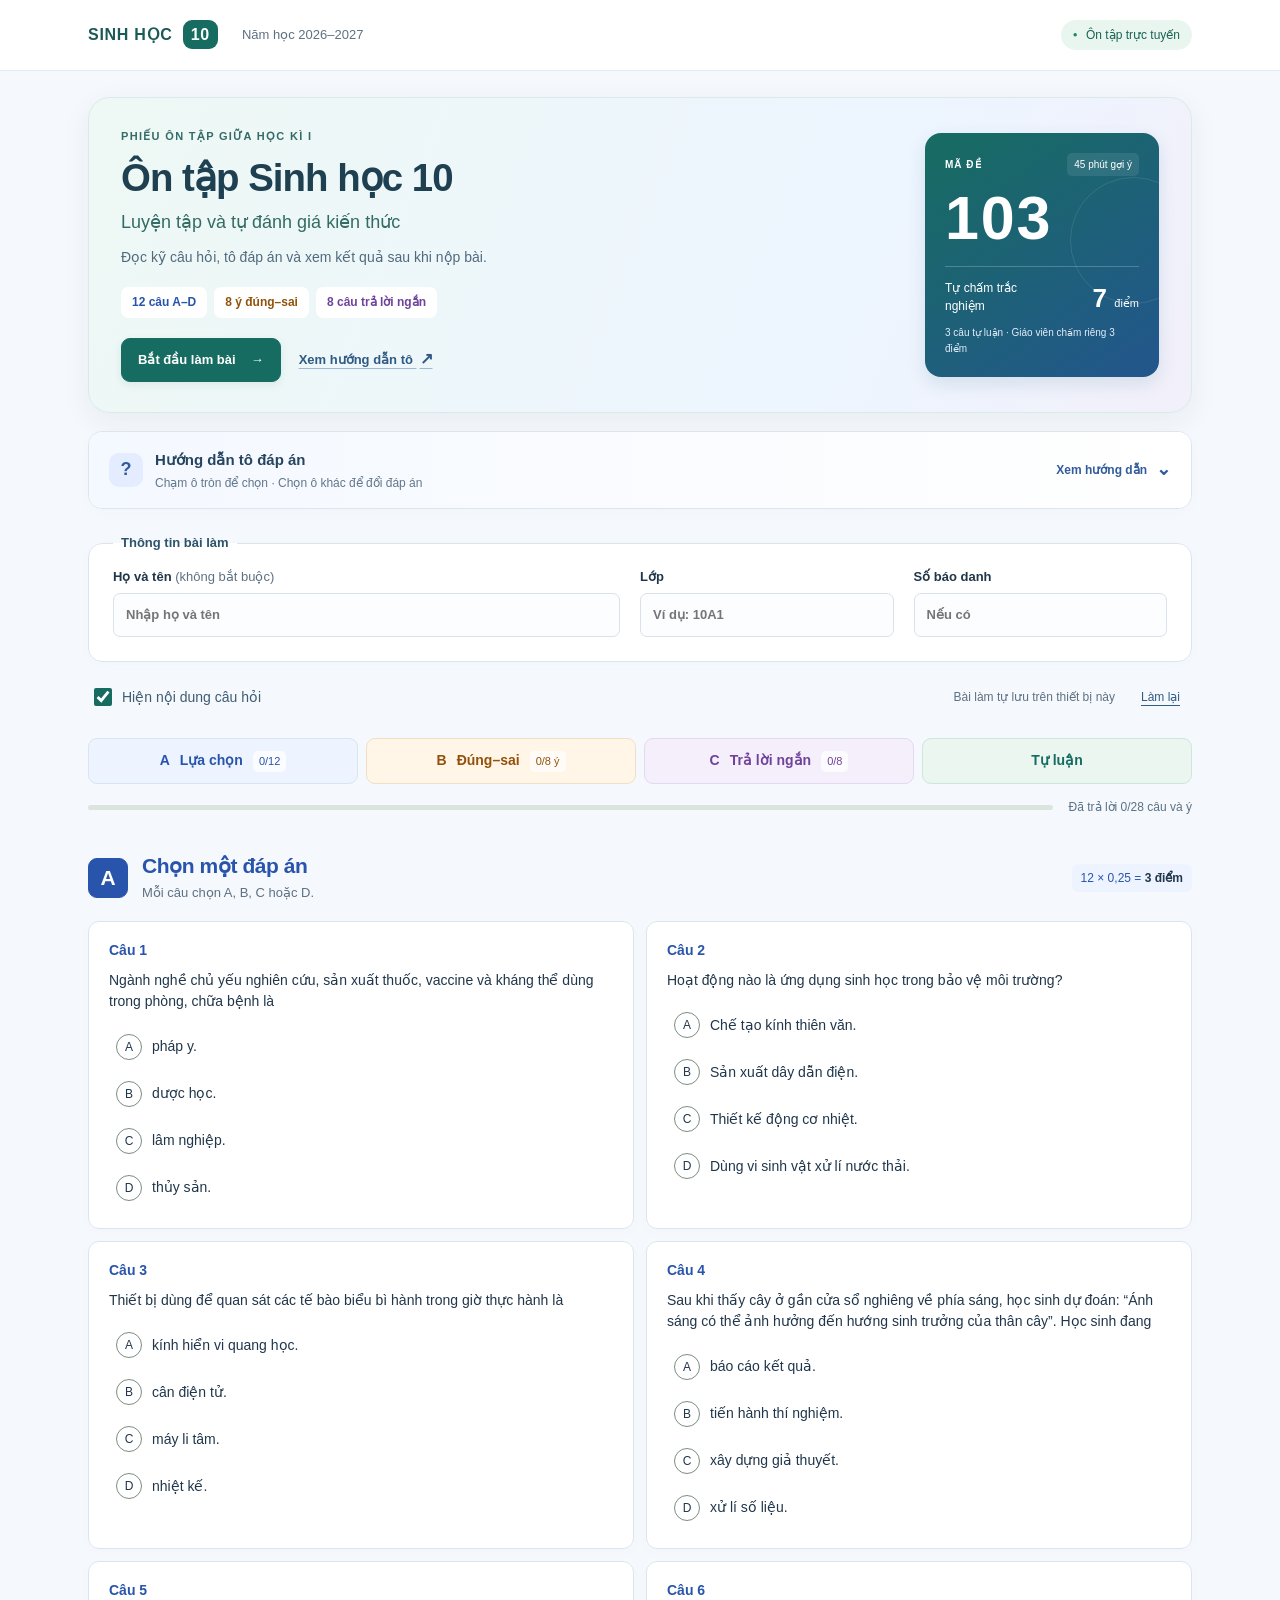
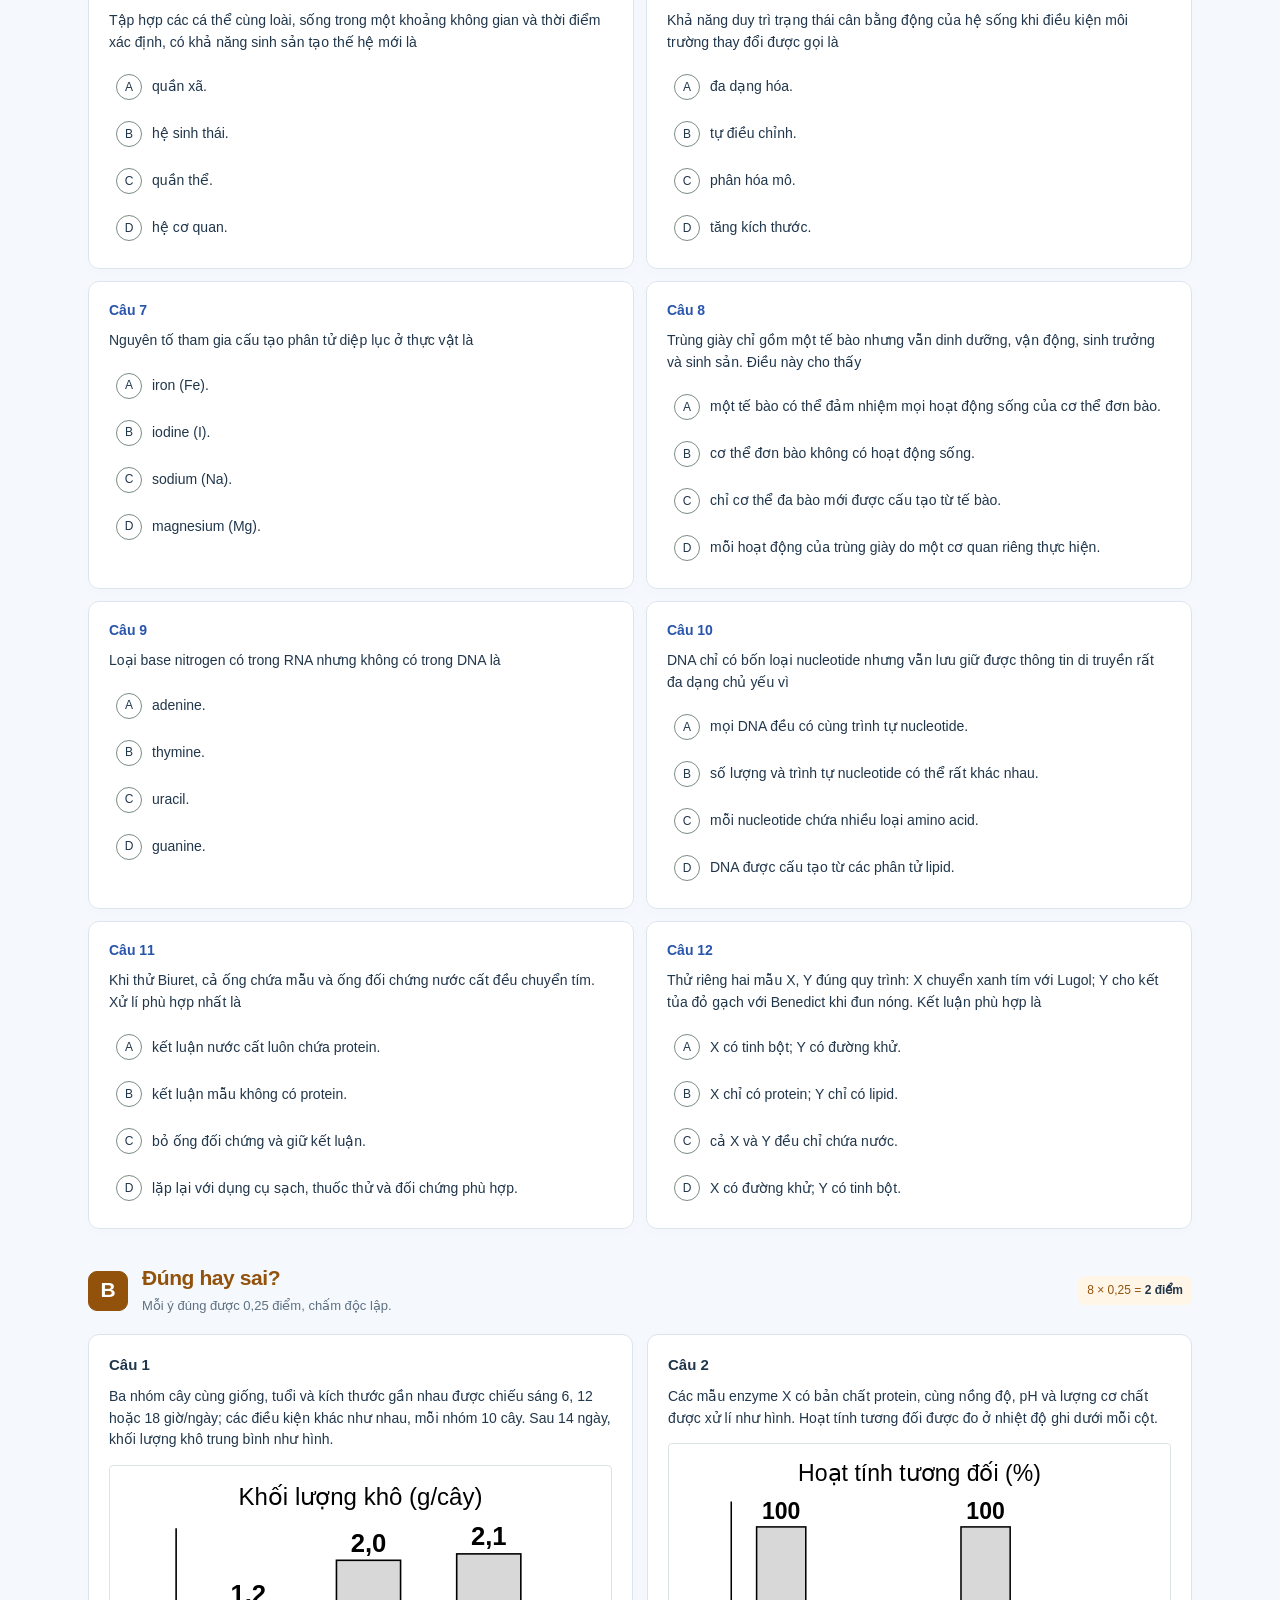
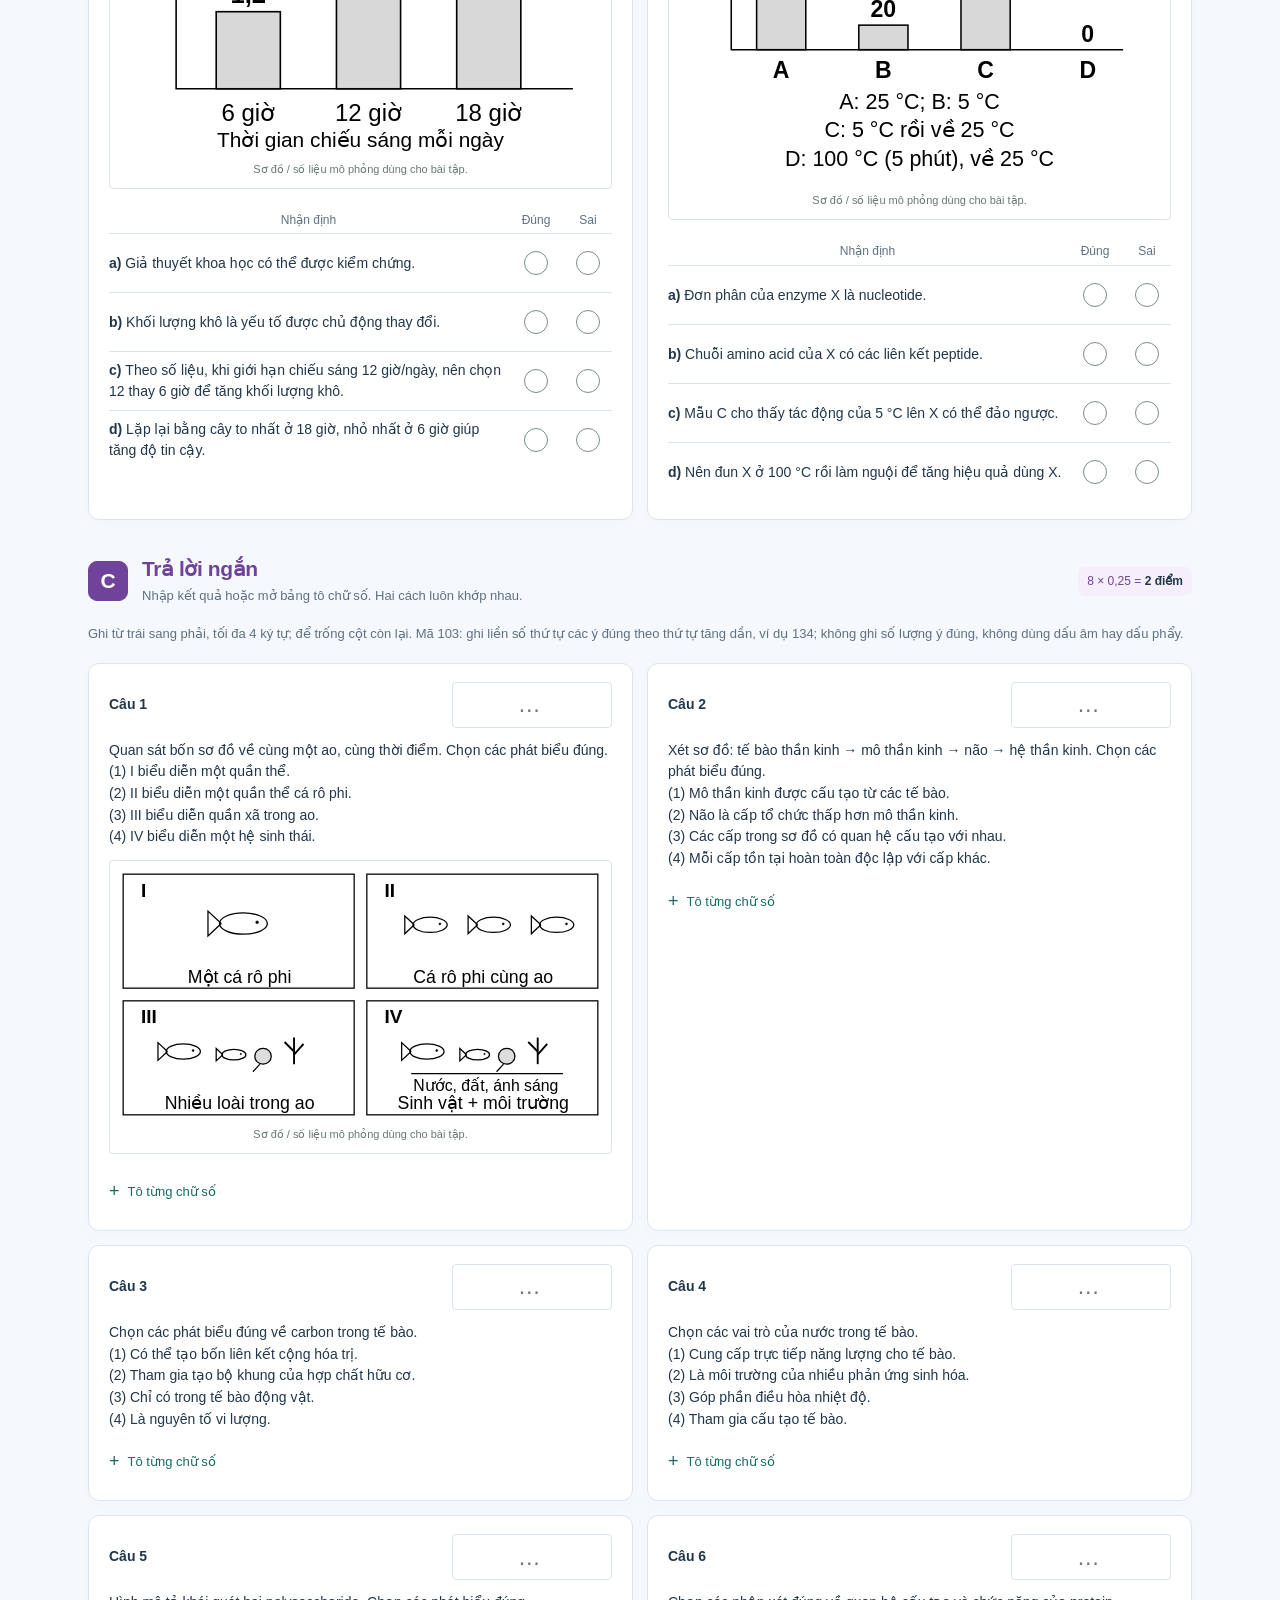
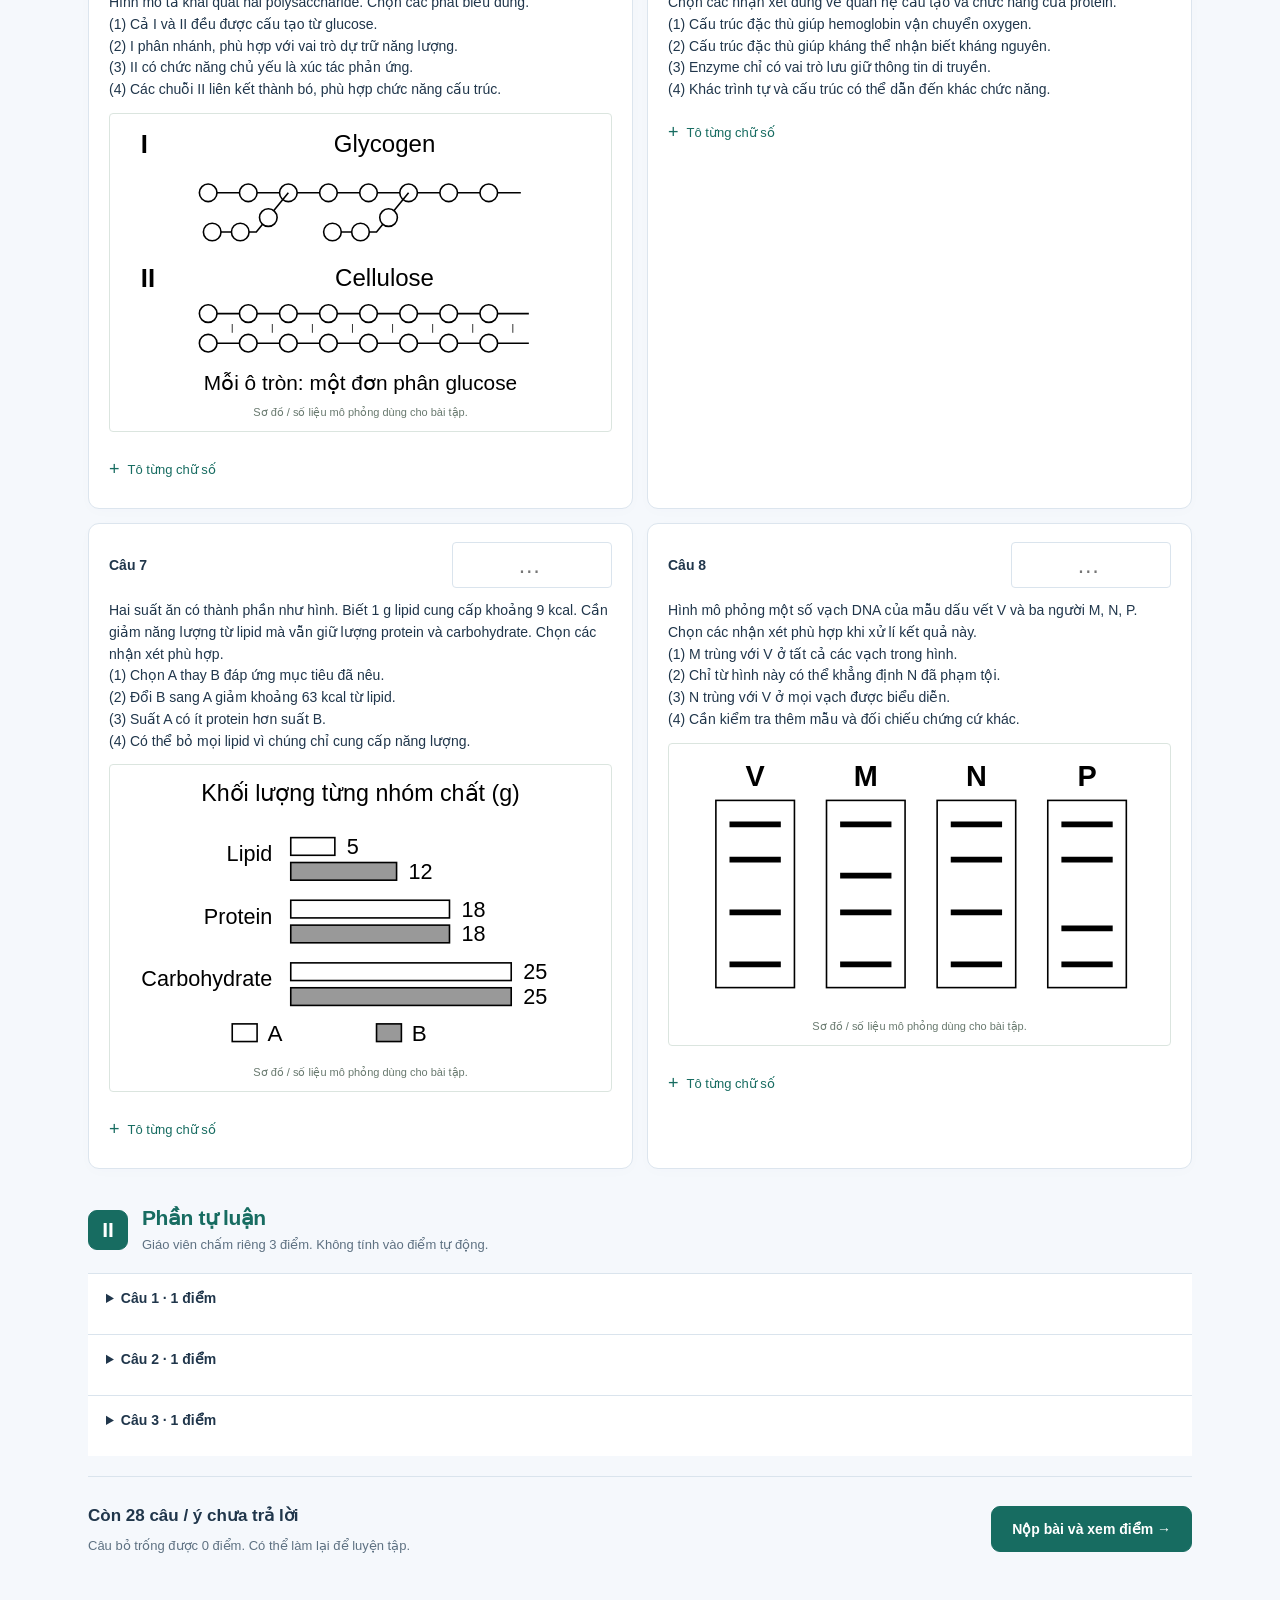
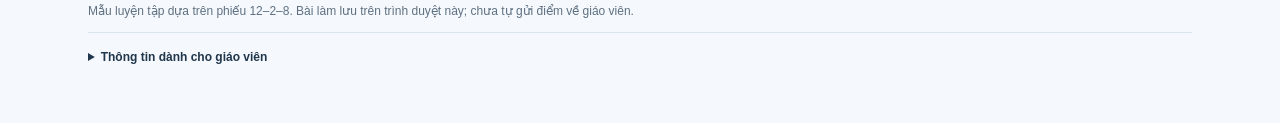
==== commit e98e8ea6: "Improve Vietnamese introduction, color navigation and answer-sheet guide" ====
--- a/index.html
+++ b/index.html
@@ -3,21 +3,58 @@
 <head>
   <meta charset="utf-8">
   <meta name="viewport" content="width=device-width, initial-scale=1">
-  <meta name="theme-color" content="#145346">
+  <meta name="theme-color" content="#176c61">
   <title>Phiếu trả lời Sinh học 10 · Mã 103</title>
   <meta name="description" content="Phiếu ôn tập Sinh học 10 theo cấu trúc 12 câu lựa chọn, 2 câu đúng–sai, 8 câu ngắn. Xem điểm trắc nghiệm trên 7 ngay sau khi nộp bài.">
-  <link rel="stylesheet" href="style.css?v=103-r1">
-  <script defer src="exam-data.js?v=103-r1"></script>
-  <script defer src="scoring.js?v=103-r1"></script>
-  <script defer src="app.js?v=103-r1"></script>
+  <link rel="stylesheet" href="style.css?v=103-ui2">
+  <link rel="stylesheet" href="interface.css?v=103-ui2">
+  <script defer src="exam-data.js?v=103-ui2"></script>
+  <script defer src="scoring.js?v=103-ui2"></script>
+  <script defer src="app.js?v=103-ui2"></script>
 </head>
 <body>
-<header class="masthead"><div class="wrap brand"><a href="#top" class="wordmark">SINH HỌC <span>10</span></a><span>Ôn tập giữa học kì I · 2026–2027</span><span class="practice">Bản luyện tập</span></div></header>
+<header class="masthead"><div class="wrap brand"><a href="#top" class="wordmark">SINH HỌC <span>10</span></a><span>Năm học 2026–2027</span><span class="practice"><span aria-hidden="true">●</span> Ôn tập trực tuyến</span></div></header>
 <main id="top" class="wrap">
-  <section class="intro">
-    <div><p class="eyebrow">PHIẾU TRẢ LỜI TRỰC TUYẾN</p><h1>Tô đáp án.<br><em>Xem mình đã hiểu đến đâu.</em></h1><p class="lead">12 câu lựa chọn · 2 câu đúng–sai · 8 câu trả lời ngắn.<br>Chấm ngay phần trắc nghiệm sau khi nộp bài.</p></div>
-    <div class="exam-stamp"><span>MÃ ĐỀ</span><strong>103</strong><span>45 phút gợi ý</span><b>Trắc nghiệm / 7 điểm</b></div>
+  <section class="intro" aria-labelledby="exam-heading">
+    <div class="intro-copy">
+      <p class="eyebrow">PHIẾU ÔN TẬP GIỮA HỌC KÌ I</p>
+      <h1 id="exam-heading">Ôn tập Sinh học 10<span>Luyện tập và tự đánh giá kiến thức</span></h1>
+      <p class="lead">Đọc kỹ câu hỏi, tô đáp án và xem kết quả sau khi nộp bài.</p>
+      <div class="exam-outline" aria-label="Cấu trúc phần trắc nghiệm"><span class="outline-a">12 câu A–D</span><span class="outline-b">8 ý đúng–sai</span><span class="outline-c">8 câu trả lời ngắn</span></div>
+      <div class="intro-actions"><a class="primary start-link" href="#part-a">Bắt đầu làm bài <span aria-hidden="true">→</span></a><a class="guide-link" href="#how-to">Xem hướng dẫn tô <span aria-hidden="true">↗</span></a></div>
+    </div>
+    <aside class="exam-stamp" aria-label="Thông tin mã đề 103">
+      <div class="stamp-top"><span>MÃ ĐỀ</span><span class="duration">45 phút gợi ý</span></div>
+      <strong>103</strong>
+      <div class="stamp-score"><span>Tự chấm trắc nghiệm</span><b>7 <small>điểm</small></b></div>
+      <p>3 câu tự luận · Giáo viên chấm riêng 3 điểm</p>
+    </aside>
   </section>
+
+  <details class="answer-guide" id="how-to">
+    <summary><span class="guide-icon" aria-hidden="true">?</span><span class="guide-title"><strong>Hướng dẫn tô đáp án</strong><small>Chạm ô tròn để chọn · Chọn ô khác để đổi đáp án</small></span><span class="guide-toggle"><span class="when-closed">Xem hướng dẫn</span><span class="when-open">Thu gọn</span><span aria-hidden="true">⌄</span></span></summary>
+    <div class="guide-cards">
+      <section class="guide-card guide-a" aria-labelledby="guide-a-title">
+        <div class="guide-card-title"><span>A</span><h2 id="guide-a-title">Chọn một đáp án</h2><b>3 điểm</b></div>
+        <p>Mỗi câu chọn <strong>một ô A, B, C hoặc D</strong>. Chọn ô khác để thay đáp án.</p>
+        <fieldset class="try-choices"><legend>Tô thử tại đây — không tính điểm</legend><label><input type="radio" name="guide-choice" value="A" aria-label="Tô thử đáp án A"><span>A</span></label><label><input type="radio" name="guide-choice" value="B" aria-label="Tô thử đáp án B" checked><span>B</span></label><label><input type="radio" name="guide-choice" value="C" aria-label="Tô thử đáp án C"><span>C</span></label><label><input type="radio" name="guide-choice" value="D" aria-label="Tô thử đáp án D"><span>D</span></label></fieldset>
+        <p class="guide-note">Mỗi câu đúng: 0,25 điểm.</p>
+      </section>
+      <section class="guide-card guide-b" aria-labelledby="guide-b-title">
+        <div class="guide-card-title"><span>B</span><h2 id="guide-b-title">Chọn Đúng hoặc Sai</h2><b>2 điểm</b></div>
+        <p>Với từng ý <strong>a, b, c, d</strong>, chọn một ô ở cột <strong>Đúng</strong> hoặc <strong>Sai</strong>.</p>
+        <div class="tf-example" aria-label="Ví dụ minh họa: ý a chọn Đúng"><span>Ví dụ ý a)</span><span class="example-choice"><i class="demo-dot filled" aria-hidden="true"></i> Đúng</span><span class="example-choice"><i class="demo-dot" aria-hidden="true"></i> Sai</span></div>
+        <p class="guide-note">Mỗi ý đúng: 0,25 điểm, chấm độc lập.</p>
+      </section>
+      <section class="guide-card guide-c" aria-labelledby="guide-c-title">
+        <div class="guide-card-title"><span>C</span><h2 id="guide-c-title">Ghi và tô chuỗi số</h2><b>2 điểm</b></div>
+        <p>Chọn các ý đúng, ghi liền số thứ tự <strong>từ nhỏ đến lớn</strong>. Ví dụ chọn (1), (3), (4) thì ghi <strong>134</strong>.</p>
+        <table class="number-example" aria-label="Mẫu minh họa chuỗi 134: cột 1 tô số 1, cột 2 tô số 3, cột 3 tô số 4, cột 4 để trống"><caption>Mẫu minh họa cách tô 134</caption><thead><tr><th scope="col"><span class="sr-only">Chữ số</span></th><th scope="col">1</th><th scope="col">3</th><th scope="col">4</th><th scope="col"><span class="sr-only">Cột cuối để trống</span></th></tr></thead><tbody><tr><th scope="row">1</th><td class="selected"><i class="demo-dot filled" aria-hidden="true"></i><span class="sr-only">Đã tô</span></td><td><i class="demo-dot" aria-hidden="true"></i></td><td><i class="demo-dot" aria-hidden="true"></i></td><td><i class="demo-dot" aria-hidden="true"></i></td></tr><tr><th scope="row">3</th><td><i class="demo-dot" aria-hidden="true"></i></td><td class="selected"><i class="demo-dot filled" aria-hidden="true"></i><span class="sr-only">Đã tô</span></td><td><i class="demo-dot" aria-hidden="true"></i></td><td><i class="demo-dot" aria-hidden="true"></i></td></tr><tr><th scope="row">4</th><td><i class="demo-dot" aria-hidden="true"></i></td><td><i class="demo-dot" aria-hidden="true"></i></td><td class="selected"><i class="demo-dot filled" aria-hidden="true"></i><span class="sr-only">Đã tô</span></td><td><i class="demo-dot" aria-hidden="true"></i></td></tr></tbody></table>
+        <p class="guide-note">Gõ vào ô trả lời hoặc mở <strong>Tô từng chữ số</strong>. Tô từ trái sang phải; để trống cột còn lại. Chạm lại một ô số đã tô để bỏ chọn. Ghi chuỗi số, không ghi số lượng ý đúng.</p>
+      </section>
+    </div>
+    <p class="guide-finish"><strong>Trước khi nộp:</strong> kiểm tra số câu đã trả lời, rồi bấm <strong>Nộp bài và xem điểm</strong>. Kết quả tự chấm tối đa 7 điểm; tự luận do giáo viên chấm riêng.</p>
+  </details>
 
   <form id="answer-form" novalidate>
     <fieldset class="student"><legend>Thông tin bài làm</legend><label>Họ và tên <span>(không bắt buộc)</span><input id="student-name" maxlength="80" autocomplete="off" placeholder="Nhập họ và tên"></label><label>Lớp<input id="student-class" maxlength="20" autocomplete="off" placeholder="Ví dụ: 10A1"></label><label>Số báo danh<input id="student-id" maxlength="20" autocomplete="off" placeholder="Nếu có"></label></fieldset>
--- a/interface.css
+++ b/interface.css
@@ -0,0 +1,58 @@
+/* Giao diện ôn tập: xanh lá cho môn học, xanh dương / cam / tím cho ba dạng câu. */
+:root{--ink:#20364b;--muted:#5e7182;--green:#176c61;--wash:#f5f8fc;--line:#dae4ed;--soft:#e6f4ed;--blue:#2854ac;--amber:#92520b;--violet:#70439a}
+html{scroll-behavior:smooth;scroll-padding-top:20px}
+.sr-only{position:absolute;width:1px;height:1px;padding:0;margin:-1px;overflow:hidden;clip:rect(0,0,0,0);white-space:nowrap;border:0}
+.masthead{border-bottom:1px solid #e4ecf2;background:#fff}
+.brand{min-height:70px}.wordmark{letter-spacing:.045em;color:#1b5b57}.wordmark span{border-radius:9px;background:#176c61}
+.brand .practice{background:#e9f6ef;color:#1b6253;font-size:12px;padding:6px 12px}.practice>span{font-size:8px;color:#1e8a64;vertical-align:2px;margin-right:5px}
+.intro{margin:26px 0 18px;padding:30px 32px;display:grid;grid-template-columns:minmax(0,1fr) 234px;gap:28px;align-items:center;background:linear-gradient(112deg,#eef8f4 0%,#edf5ff 69%,#f2f0fa 100%);border:1px solid #dce9eb;border-radius:22px;box-shadow:0 8px 28px #274b6810}
+.intro-copy{min-width:0}.intro .eyebrow{color:#346b68;letter-spacing:.12em;margin-bottom:10px;font-size:11px}
+.intro h1{font-size:clamp(28px,3vw,39px);line-height:1.2;letter-spacing:-.025em;font-weight:750;color:#1e4051}
+.intro h1>span{display:block;font-size:18px;line-height:1.5;letter-spacing:0;font-weight:500;color:#326c64;margin-top:8px}
+.intro .lead{font-size:14px;line-height:1.65;margin:10px 0 0;color:#516a7d;max-width:540px}
+.exam-outline{display:flex;flex-wrap:wrap;gap:7px;margin-top:18px}
+.exam-outline>span{padding:5px 10px;font-size:12px;font-weight:650;border-radius:7px;background:#fff;border:1px solid #ffffffa8}
+.outline-a{color:var(--blue)}.outline-b{color:var(--amber)}.outline-c{color:var(--violet)}
+.intro-actions{display:flex;align-items:center;flex-wrap:wrap;gap:10px 18px;margin-top:20px}
+.start-link{display:inline-flex;align-items:center;gap:15px;text-decoration:none;padding:10px 16px;border-radius:9px;background:#176c61;min-height:44px;font-size:13px;box-shadow:0 3px 8px #176c6119}.start-link span{padding:0}.start-link:hover{background:#105449}
+.guide-link{color:#305a84;font-size:13px;font-weight:650;text-underline-offset:4px;text-decoration-color:#9eb8cd}.guide-link span{font-size:16px;margin-left:3px}
+.intro .exam-stamp{width:100%;display:block;position:relative;overflow:hidden;text-align:left;flex-shrink:0;padding:20px;border:0;border-radius:16px;background:linear-gradient(145deg,#176c61,#23568d);color:white;box-shadow:0 7px 18px #1b5b6420}
+.exam-stamp::before{content:"";position:absolute;right:-38px;top:44px;width:125px;height:125px;border:1px solid #ffffff1a;border-radius:50%;pointer-events:none}
+.stamp-top{display:flex;align-items:center;justify-content:space-between;gap:6px;font-size:10px;letter-spacing:.1em;font-weight:650}
+.stamp-top .duration{font-size:10px;letter-spacing:0;background:#ffffff17;padding:4px 7px;border-radius:5px;font-weight:400;white-space:nowrap}
+.intro .exam-stamp>strong{display:block;font-size:61px;line-height:1.1;letter-spacing:.03em;font-weight:700;margin:9px 0 14px;color:white}
+.stamp-score{border-top:1px solid #ffffff38;padding-top:13px;display:flex;justify-content:space-between;align-items:center;gap:9px}.stamp-score>span{font-size:12px;line-height:1.45;max-width:110px}
+.intro .stamp-score b{border:0;margin:0;padding:0;font-size:26px;font-weight:700;line-height:1;white-space:nowrap}.stamp-score small{font-size:11px;font-weight:400}
+.exam-stamp>p{font-size:10px;line-height:1.6;color:#e3edf8;margin:10px 0 0}
+.answer-guide{background:#fff;border:1px solid #dbe6ef;border-radius:14px;margin:0 0 24px;overflow:hidden;box-shadow:0 3px 14px #355d7b05;scroll-margin-top:18px}
+.answer-guide>summary{list-style:none;display:flex;align-items:center;gap:12px;padding:16px 20px;cursor:pointer;min-height:76px;background:linear-gradient(90deg,#f4f8ff,#fff)}
+.answer-guide>summary::-webkit-details-marker{display:none}.guide-icon{display:grid;place-items:center;flex-shrink:0;width:34px;height:34px;border-radius:10px;background:#e3edff;color:#315b9b;font-size:18px;font-weight:700}
+.guide-title{display:grid;gap:3px;flex:1;min-width:0}.guide-title strong{font-size:15px;color:#25445e}.guide-title small{font-size:12px;color:#61778a;line-height:1.5}
+.guide-toggle{display:flex;gap:9px;align-items:center;color:#315b9b;font-size:12px;font-weight:650;white-space:nowrap}.guide-toggle>span:last-child{font-size:18px}.when-open,.answer-guide[open] .when-closed{display:none}.answer-guide[open] .when-open{display:inline}.answer-guide[open] .guide-toggle>span:last-child{transform:rotate(180deg)}
+.guide-cards{display:grid;grid-template-columns:repeat(3,minmax(0,1fr));gap:12px;padding:16px 18px 12px;border-top:1px solid #e7edf3}
+.guide-card{--accent:var(--blue);--tint:#eef4ff;min-width:0;padding:15px 14px;background:linear-gradient(var(--tint),#fff 100px);border:1px solid #dce6f1;border-top:3px solid var(--accent);border-radius:10px}
+.guide-b{--accent:var(--amber);--tint:#fff7e9}.guide-c{--accent:var(--violet);--tint:#f7f1fc}
+.guide-card-title{display:flex;gap:8px;align-items:center}.guide-card-title>span{display:grid;place-items:center;width:26px;height:26px;flex-shrink:0;border-radius:7px;background:var(--accent);color:#fff;font-size:12px;font-weight:700}
+.guide-card h2{font-size:14px;line-height:1.4;margin:0;font-weight:700}.guide-card-title>b{margin-left:auto;font-size:11px;color:var(--accent);white-space:nowrap}
+.guide-card p{font-size:12px;line-height:1.7;margin:10px 0;color:#4d6579}.guide-card p strong{color:#28475d}
+.guide-card .guide-note{font-size:11px;color:#627588;margin-bottom:0}
+.try-choices{border:0;display:flex;gap:6px;padding:9px 0 0;margin:12px 0 8px}.try-choices legend{font-size:10px;color:#627588;padding:0}.try-choices label{position:relative;display:grid;place-items:center;width:48px;height:46px;border-radius:8px;cursor:pointer}
+.try-choices label:has(input:checked){background:#e1edff}.try-choices input{position:absolute;opacity:0;width:34px;height:34px;margin:0;cursor:pointer}.try-choices label>span{display:grid;place-items:center;width:31px;height:31px;border:1.5px solid #849bb5;border-radius:50%;font-size:12px;background:#fff;color:#2854ac}
+.try-choices input:checked+span{background:var(--blue);border-color:var(--blue);color:white;font-weight:700}.try-choices input:focus-visible+span{outline:3px solid #cf7b1b;outline-offset:3px}
+.tf-example{display:flex;align-items:center;flex-wrap:wrap;gap:12px;margin:20px 0;font-size:12px;color:#334b5f}.tf-example>span:first-child{font-weight:650}.example-choice{display:inline-flex;align-items:center;gap:6px}
+.demo-dot{display:inline-block;width:17px;height:17px;border:1px solid #8599ad;border-radius:50%;vertical-align:middle;flex-shrink:0;background:#fff;font-style:normal}.guide-card .demo-dot.filled{background:var(--accent);border-color:var(--accent);box-shadow:inset 0 0 0 3px #fff}
+.number-example{border-collapse:separate;border-spacing:3px 2px;margin:8px auto 4px;table-layout:fixed;width:196px;font-size:11px;text-align:center}.number-example caption{font-size:10px;color:#677a8e;caption-side:bottom;padding-top:5px}.number-example th,.number-example td{height:22px;width:32px;padding:1px}.number-example thead th:not(:first-child){height:28px;border:1px solid #c4b3dc;background:#fff;border-radius:3px;color:#633e8a;font-size:14px}.number-example tbody th{font-size:10px;color:#61778a;font-weight:500}.number-example .demo-dot{height:14px;width:14px}.number-example .selected{background:#eee2fb;border-radius:4px}.number-example .demo-dot.filled{box-shadow:inset 0 0 0 2px #fff}
+.guide-finish{margin:0 18px 17px;border-radius:7px;padding:10px 12px;background:#f3f7fb;color:#526d81;font-size:11px;line-height:1.7}.guide-finish strong{color:#31526c}
+.student{border-radius:14px;border:1px solid #dbe5ee;box-shadow:0 3px 14px #2a4f6c04;background:#fff}.student legend{font-size:13px;color:#2d536b}.student input{border-radius:7px;border-color:#d8e2ec!important;background:#fcfdff!important}.student input:focus{border-color:#398b7d!important;background:white!important}
+.workbar{padding:13px 2px}.switch{color:#3e5c72}.text-button{color:#315c83;border-radius:6px}
+.section-nav{gap:8px;padding:0;background:transparent;border:0;box-shadow:none;margin-top:6px;margin-bottom:12px}.section-nav a{--nav-accent:var(--blue);--nav-bg:#edf4ff;border:1px solid #d7e4f3;border-radius:9px;background:var(--nav-bg);color:var(--nav-accent);padding:11px 13px;font-weight:650;text-decoration:none}.section-nav a:hover{filter:brightness(.97)}.section-nav a>span{color:var(--nav-accent);font-weight:800}.section-nav a>b{color:var(--nav-accent);background:#ffffffb8;padding:2px 6px;border-radius:5px;font-size:11px}
+.section-nav a[href="#part-b"]{--nav-accent:var(--amber);--nav-bg:#fff6e8;border-color:#f1dfc3}.section-nav a[href="#part-c"]{--nav-accent:var(--violet);--nav-bg:#f5effc;border-color:#e5d8f1}.section-nav a[href="#essay"]{--nav-accent:#176c61;--nav-bg:#eaf6ef;border-color:#cfe6db}
+.progress-wrap{color:#5b7185}.progress-wrap progress{accent-color:#238674}
+.part{--part-accent:var(--blue);--part-tint:#edf4ff}.part#part-b{--part-accent:var(--amber);--part-tint:#fff6e8}.part#part-c{--part-accent:var(--violet);--part-tint:#f5effc}.part#essay{--part-accent:#176c61;--part-tint:#eaf6ef}
+.part-letter{background:var(--part-accent);border-color:var(--part-accent);color:#fff;border-radius:9px;font-family:inherit;font-weight:650}.part-heading h2{color:var(--part-accent)}.part-heading .points{color:var(--part-accent);background:var(--part-tint);border-radius:7px;padding:5px 9px;font-size:12px}.question{border-radius:11px;border-color:#dce5ee;box-shadow:0 3px 14px #32506b04}.question legend{color:var(--part-accent)}
+.choice:has(input:checked){background:#e4f3ed;box-shadow:inset 3px 0 #27816b}.digit-btn[aria-pressed=true]{border-radius:6px}.submit-area .primary,.result-actions .primary{border-radius:9px}.result{border-radius:14px}.result .eyebrow{color:#176c61}
+@media(max-width:900px){.intro{grid-template-columns:minmax(0,1fr) 216px;gap:20px;padding:26px}.intro h1{font-size:31px}.guide-cards{gap:9px;padding:12px}.guide-card{padding:12px 10px}.guide-card-title{gap:6px}.guide-card-title>b{display:none}.guide-card h2{font-size:13px}}
+@media(max-width:760px){.brand{min-height:62px}.brand .practice{font-size:10px;padding:5px 8px}.intro{grid-template-columns:minmax(0,1fr);padding:23px 20px;margin-top:18px;gap:20px;border-radius:17px}.intro-copy{width:100%}.intro h1{font-size:29px}.intro h1>span{font-size:15px;line-height:1.5}.intro .eyebrow{font-size:9px;letter-spacing:.09em}.intro .lead{font-size:13px;margin-top:10px}.exam-outline{margin-top:13px;gap:6px}.exam-outline>span{font-size:10px;padding:5px 7px}.intro-actions{margin-top:17px;gap:14px}.start-link{font-size:12px;padding:10px 13px}.guide-link{font-size:12px}.intro .exam-stamp{display:grid;grid-template-columns:88px minmax(0,1fr);gap:0 15px;padding:16px;border-radius:12px}.stamp-top{grid-column:1/-1;font-size:10px}.stamp-top .duration{font-size:10px}.intro .exam-stamp>strong{grid-column:1;grid-row:2/4;font-size:46px;line-height:1.15;margin:5px 0 0;align-self:center}.stamp-score{grid-column:2;border:0;padding-top:7px;gap:6px}.stamp-score>span{font-size:10px;max-width:90px}.intro .stamp-score b{font-size:25px}.stamp-score small{font-size:10px}.exam-stamp>p{grid-column:2;font-size:9px;line-height:1.5;margin:3px 0 0}.answer-guide{border-radius:11px;margin-bottom:20px}.answer-guide>summary{padding:13px;gap:10px;min-height:78px}.guide-icon{width:29px;height:29px;font-size:16px;border-radius:8px}.guide-title strong{font-size:13px}.guide-title small{font-size:10px}.guide-toggle{font-size:10px;gap:4px}.guide-toggle .when-closed{display:none}.guide-cards{grid-template-columns:1fr;gap:10px;padding:12px}.guide-card{padding:15px}.guide-card-title>b{display:block}.guide-card h2{font-size:14px}.guide-card p{font-size:12px}.try-choices{margin:12px 0 0}.tf-example{margin:14px 0}.guide-finish{margin:0 12px 12px;font-size:11px}.section-nav{gap:7px}.section-nav a{flex:1 1 calc(50% - 7px);padding:10px;font-size:11px;justify-content:flex-start;gap:7px}.section-nav a>b{margin-left:auto;font-size:10px}.part-heading .points{width:auto;margin-left:50px}.part-heading h2{font-size:18px}}
+@media(max-width:360px){.intro{padding:20px 15px}.intro h1{font-size:26px}.intro h1>span{font-size:14px}.intro-actions{gap:12px}.guide-link{font-size:11px}.intro .exam-stamp{grid-template-columns:73px minmax(0,1fr);column-gap:12px;padding:14px}.guide-title small{font-size:9px}.guide-toggle .when-open{display:none}.section-nav a{font-size:10px;gap:4px}}
+@media(prefers-reduced-motion:reduce){html{scroll-behavior:auto}}
+@media print{.answer-guide{display:none!important}.intro{display:none}.student,.question,.result{box-shadow:none}.section-nav{display:none}.part-heading .points{background:none}}
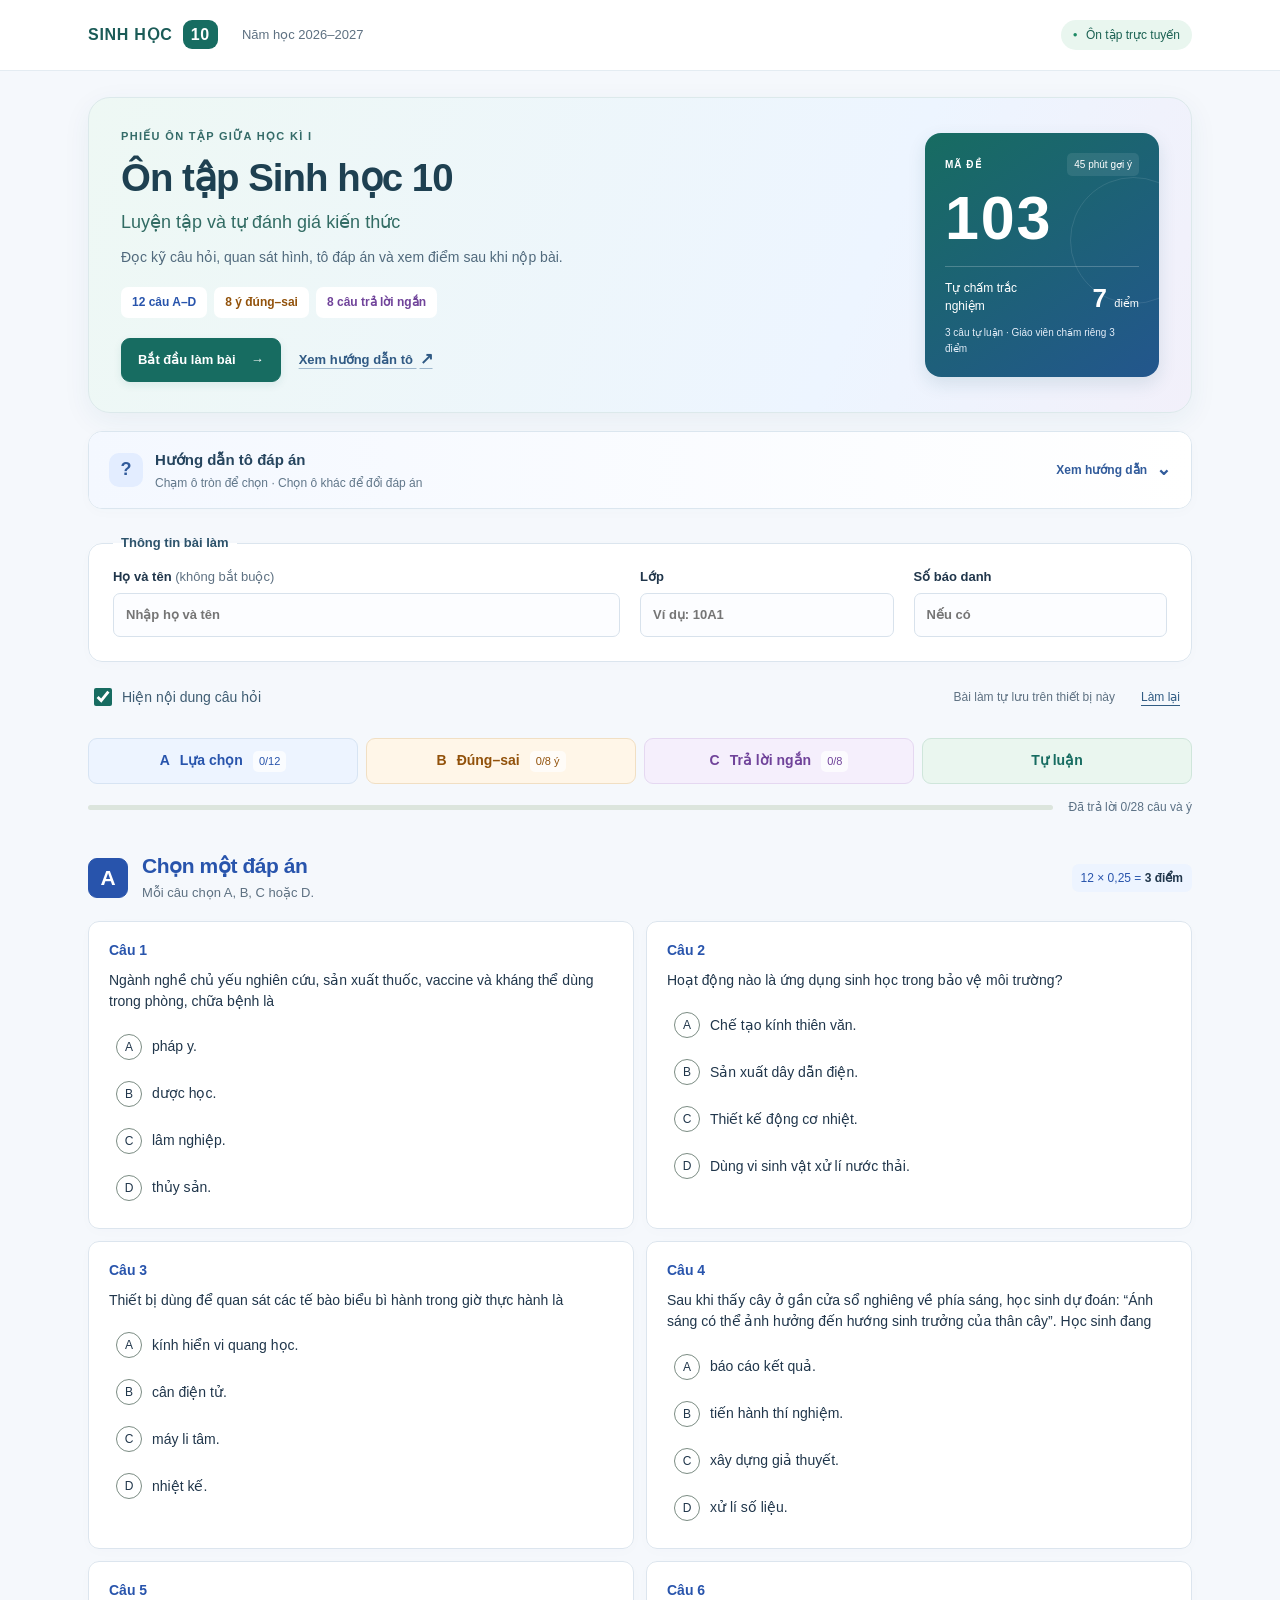
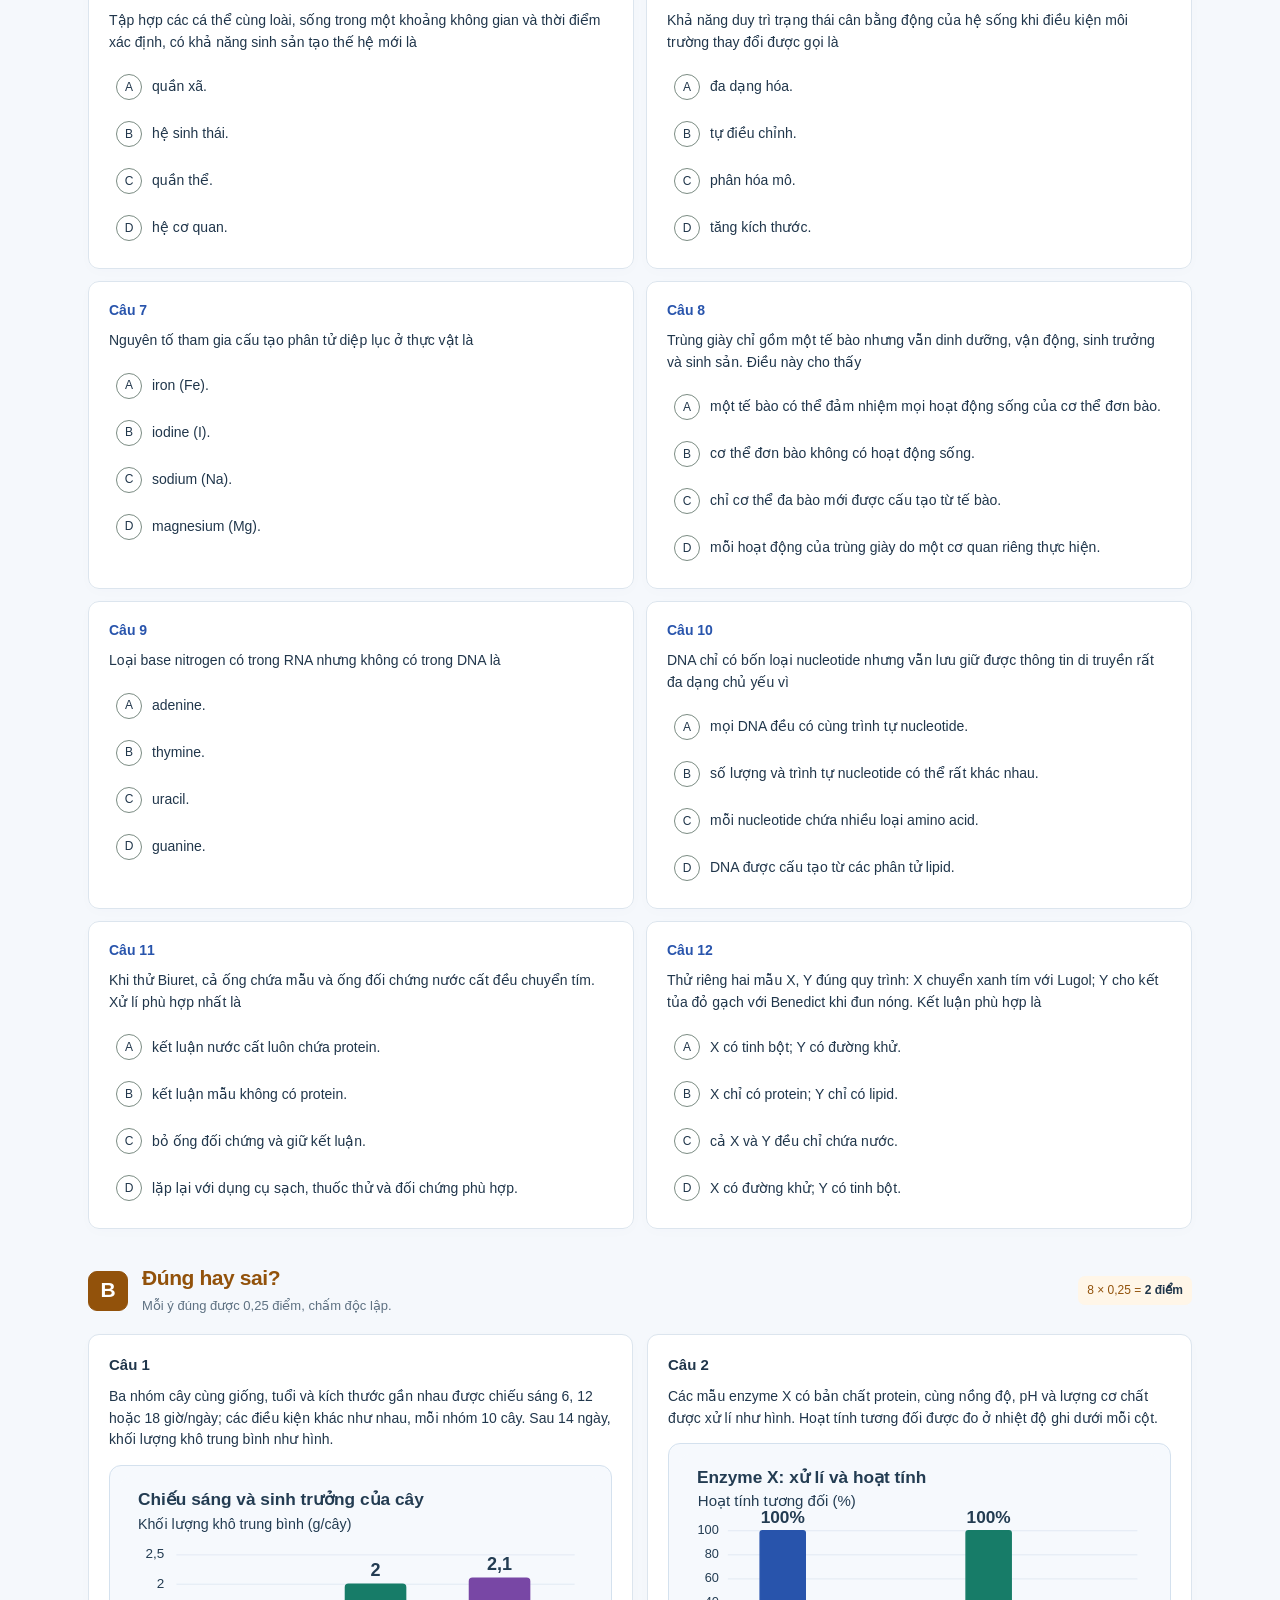
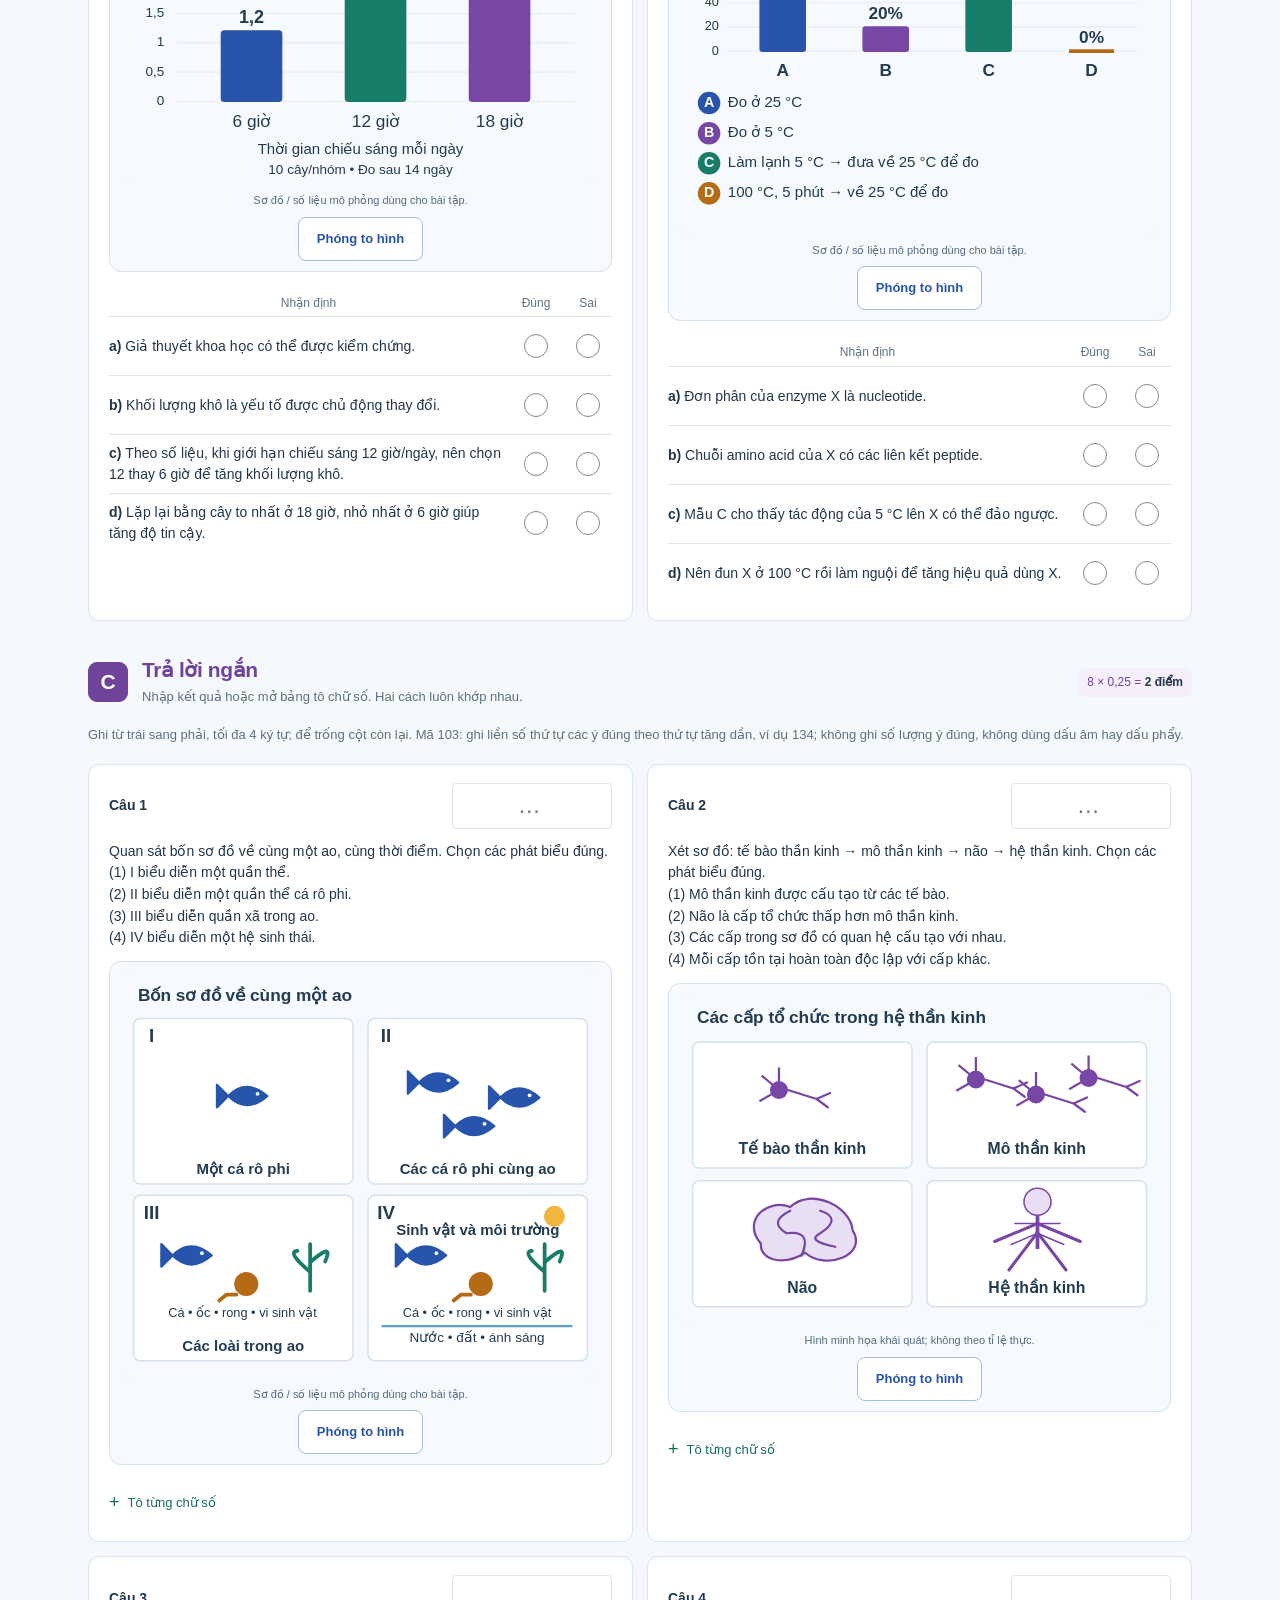
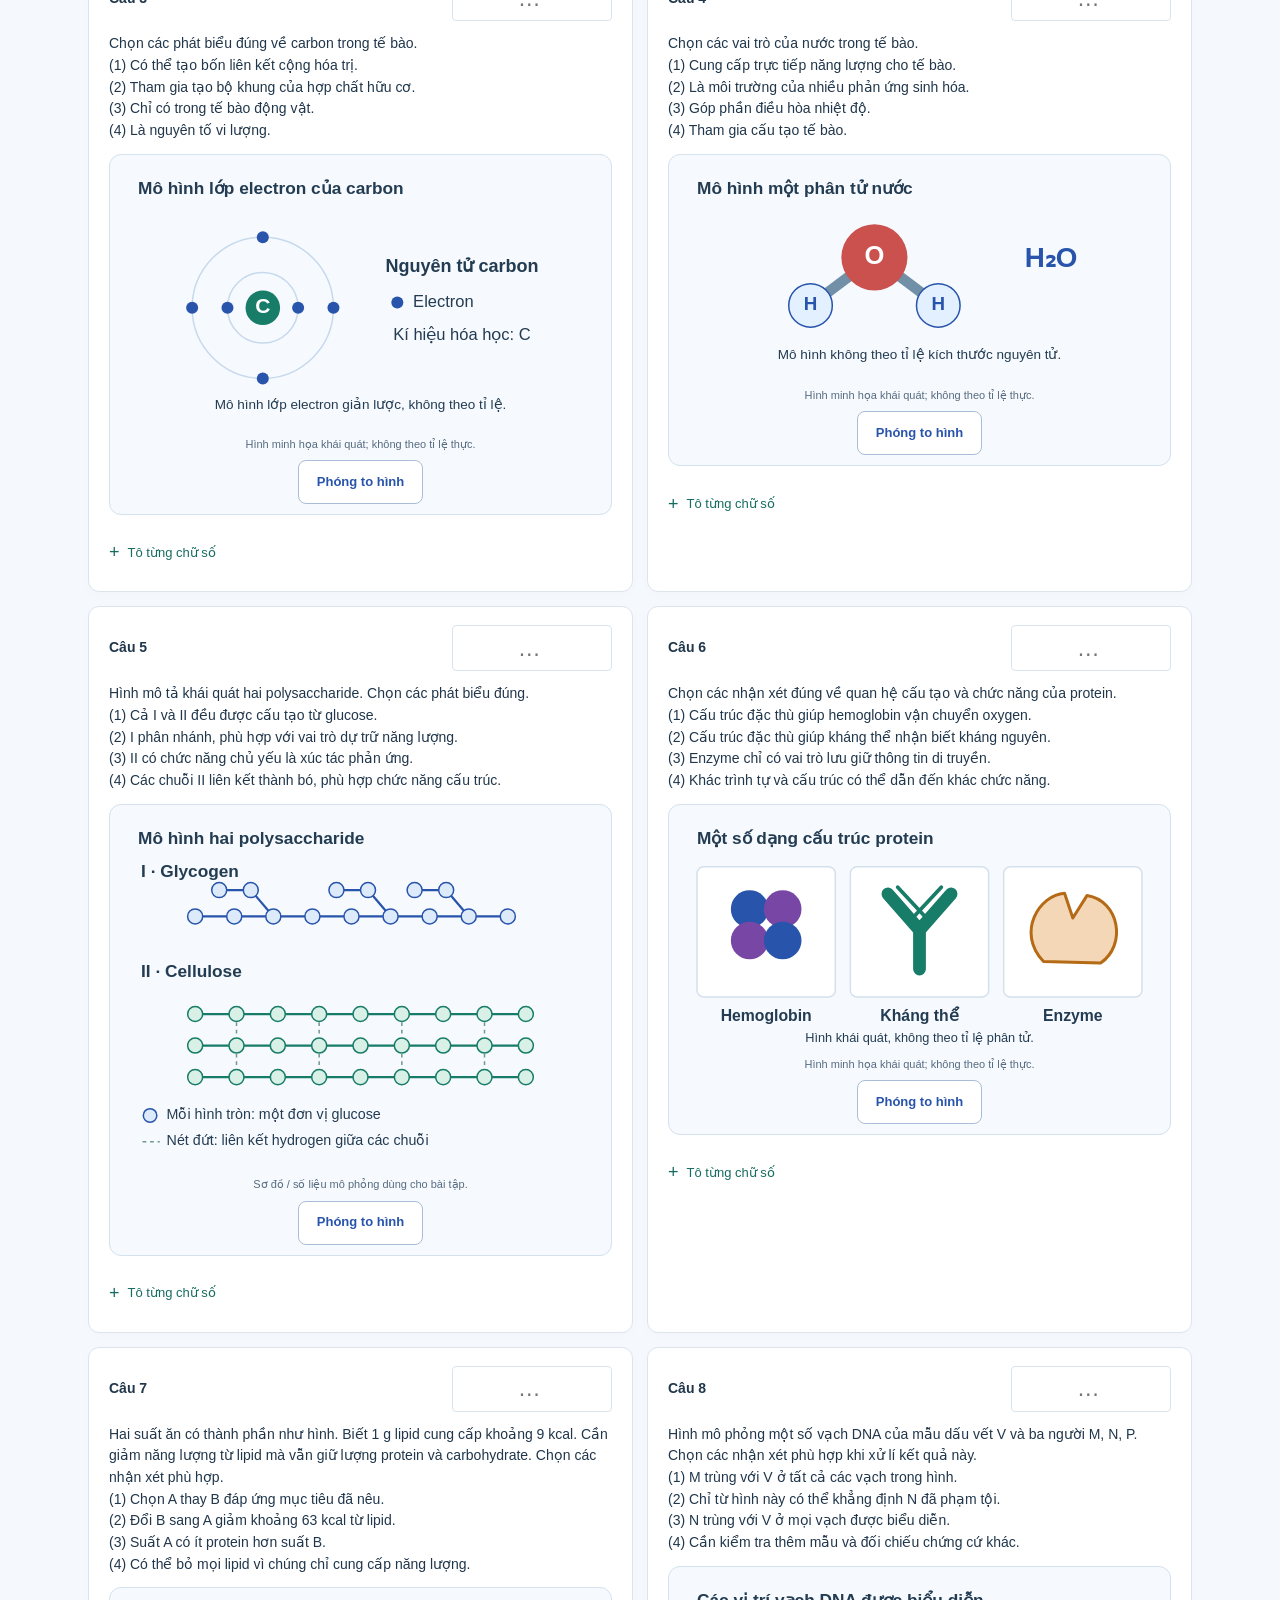
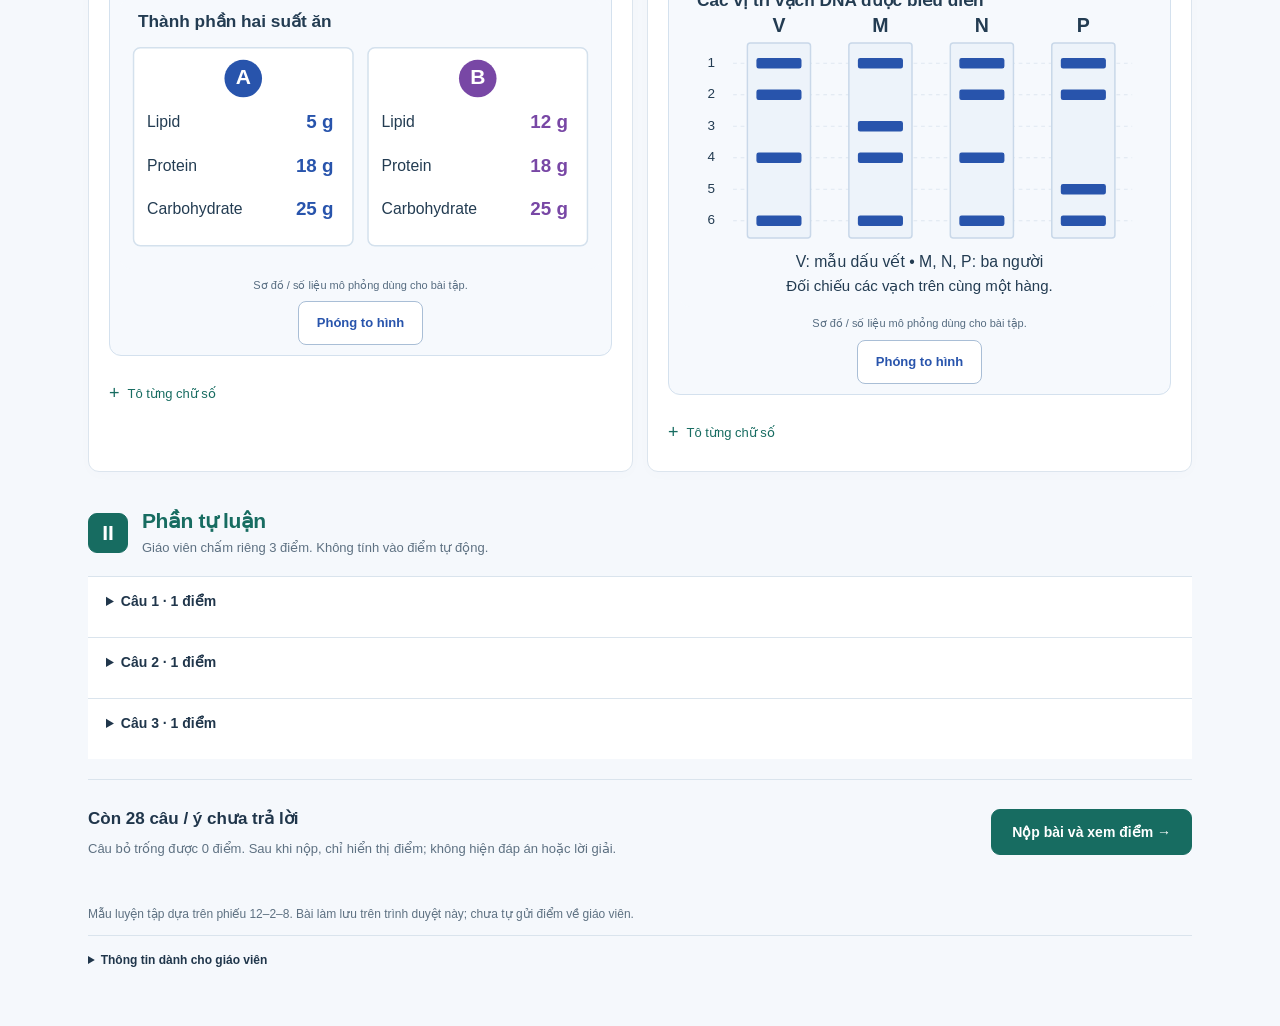
==== commit 8bf9addd: "Add clear biology figures and show scores without answer review" ====
--- a/index.html
+++ b/index.html
@@ -6,11 +6,11 @@
   <meta name="theme-color" content="#176c61">
   <title>Phiếu trả lời Sinh học 10 · Mã 103</title>
   <meta name="description" content="Phiếu ôn tập Sinh học 10 theo cấu trúc 12 câu lựa chọn, 2 câu đúng–sai, 8 câu ngắn. Xem điểm trắc nghiệm trên 7 ngay sau khi nộp bài.">
-  <link rel="stylesheet" href="style.css?v=103-ui2">
-  <link rel="stylesheet" href="interface.css?v=103-ui2">
-  <script defer src="exam-data.js?v=103-ui2"></script>
-  <script defer src="scoring.js?v=103-ui2"></script>
-  <script defer src="app.js?v=103-ui2"></script>
+  <link rel="stylesheet" href="style.css?v=103-figures3">
+  <link rel="stylesheet" href="interface.css?v=103-figures3">
+  <script defer src="exam-data.js?v=103-figures3"></script>
+  <script defer src="scoring.js?v=103-figures3"></script>
+  <script defer src="app.js?v=103-figures3"></script>
 </head>
 <body>
 <header class="masthead"><div class="wrap brand"><a href="#top" class="wordmark">SINH HỌC <span>10</span></a><span>Năm học 2026–2027</span><span class="practice"><span aria-hidden="true">●</span> Ôn tập trực tuyến</span></div></header>
@@ -19,7 +19,7 @@
     <div class="intro-copy">
       <p class="eyebrow">PHIẾU ÔN TẬP GIỮA HỌC KÌ I</p>
       <h1 id="exam-heading">Ôn tập Sinh học 10<span>Luyện tập và tự đánh giá kiến thức</span></h1>
-      <p class="lead">Đọc kỹ câu hỏi, tô đáp án và xem kết quả sau khi nộp bài.</p>
+      <p class="lead">Đọc kỹ câu hỏi, quan sát hình, tô đáp án và xem điểm sau khi nộp bài.</p>
       <div class="exam-outline" aria-label="Cấu trúc phần trắc nghiệm"><span class="outline-a">12 câu A–D</span><span class="outline-b">8 ý đúng–sai</span><span class="outline-c">8 câu trả lời ngắn</span></div>
       <div class="intro-actions"><a class="primary start-link" href="#part-a">Bắt đầu làm bài <span aria-hidden="true">→</span></a><a class="guide-link" href="#how-to">Xem hướng dẫn tô <span aria-hidden="true">↗</span></a></div>
     </div>
@@ -67,16 +67,17 @@
     <section id="part-c" class="part"><div class="part-heading"><span class="part-letter">C</span><div><h2>Trả lời ngắn</h2><p>Nhập kết quả hoặc mở bảng tô chữ số. Hai cách luôn khớp nhau.</p></div><span class="points">8 × 0,25 = <b>2 điểm</b></span></div><p class="helper">Ghi từ trái sang phải, tối đa 4 ký tự; để trống cột còn lại. Mã 103: ghi liền số thứ tự các ý đúng theo thứ tự tăng dần, ví dụ 134; không ghi số lượng ý đúng, không dùng dấu âm hay dấu phẩy.</p><div id="short-questions" class="short-grid"></div></section>
     <section id="essay" class="part essay"><div class="part-heading"><span class="part-letter">II</span><div><h2>Phần tự luận</h2><p>Giáo viên chấm riêng 3 điểm. Không tính vào điểm tự động.</p></div></div><div id="essay-questions"></div></section>
     <div id="form-error" class="form-error" role="alert" hidden></div>
-    <div class="submit-area"><div><strong id="submit-status">Sẵn sàng xem kết quả?</strong><p>Câu bỏ trống được 0 điểm. Có thể làm lại để luyện tập.</p></div><button id="submit" class="primary" type="submit">Nộp bài và xem điểm <span aria-hidden="true">→</span></button></div>
+    <div class="submit-area"><div><strong id="submit-status">Sẵn sàng xem kết quả?</strong><p>Câu bỏ trống được 0 điểm. Sau khi nộp, chỉ hiển thị điểm; không hiện đáp án hoặc lời giải.</p></div><button id="submit" class="primary" type="submit">Nộp bài và xem điểm <span aria-hidden="true">→</span></button></div>
   </form>
 
   <section id="result" class="result" aria-labelledby="result-title" hidden>
     <p class="eyebrow">KẾT QUẢ BÀI LÀM</p><div class="result-head"><div><h2 id="result-title">Điểm trắc nghiệm</h2><p id="result-person"></p></div><div class="score"><strong id="total-score">0</strong><span>/ 7</span></div></div><p id="result-summary" role="status" aria-live="polite"></p>
     <div id="score-parts" class="score-parts"></div><p class="separate">Phần tự luận chưa chấm. Đây chưa phải tổng điểm bài kiểm tra trên 10.</p>
-    <div class="result-actions"><button type="button" id="review" class="secondary">Xem đáp án và giải thích</button><button type="button" id="print" class="secondary">In / lưu PDF</button><button type="button" id="download" class="secondary">Tải kết quả</button><button type="button" id="retry" class="primary">Làm lại</button></div><div id="review-content" hidden></div>
+    <div class="result-actions"><button type="button" id="print" class="secondary">In / lưu PDF</button><button type="button" id="download" class="secondary">Tải kết quả</button><button type="button" id="retry" class="primary">Làm lại</button></div>
   </section>
   <footer><p>Mẫu luyện tập dựa trên phiếu 12–2–8. Bài làm lưu trên trình duyệt này; chưa tự gửi điểm về giáo viên.</p><details><summary>Thông tin dành cho giáo viên</summary><p>Đáp án đang dùng: đề Sinh học 10 mã 103 đã đối chiếu với ma trận và bảng đặc tả; câu hỏi khác mã 101–102. Ba phần trắc nghiệm có tổng 7 điểm; phần tự luận chấm riêng 3 điểm. Phiếu chuyển các ô tô trên giấy thành lựa chọn trực tiếp, không cần quét ảnh, số phách hay dấu định vị.</p><p>Bản luyện tập cho phép làm lại và lưu đáp án trong trang. Để dùng cho bài kiểm tra chính thức, cần bổ sung chấm trên máy chủ, danh sách lớp và nơi nhận kết quả. Điểm hiện tại chỉ là kết quả tự luyện trên thiết bị của học sinh.</p></details></footer>
 </main>
 <dialog id="confirm-dialog"><form method="dialog"><h2 id="dialog-title">Nộp bài?</h2><p id="dialog-message"></p><div class="dialog-actions"><button value="cancel" class="secondary">Quay lại</button><button value="confirm" class="primary" id="dialog-confirm">Nộp bài</button></div></form></dialog>
+<dialog id="figure-dialog" class="figure-dialog" aria-labelledby="figure-title"><div class="figure-dialog-head"><h2 id="figure-title">Quan sát hình</h2><button id="figure-close" type="button" class="secondary">Đóng hình</button></div><p class="figure-hint">Trên điện thoại, vuốt ngang để xem hết hình.</p><div class="figure-scroll"><img id="figure-large" alt=""></div><p id="figure-caption"></p></dialog>
 </body>
 </html>
--- a/interface.css
+++ b/interface.css
@@ -56,3 +56,13 @@
 @media(max-width:360px){.intro{padding:20px 15px}.intro h1{font-size:26px}.intro h1>span{font-size:14px}.intro-actions{gap:12px}.guide-link{font-size:11px}.intro .exam-stamp{grid-template-columns:73px minmax(0,1fr);column-gap:12px;padding:14px}.guide-title small{font-size:9px}.guide-toggle .when-open{display:none}.section-nav a{font-size:10px;gap:4px}}
 @media(prefers-reduced-motion:reduce){html{scroll-behavior:auto}}
 @media print{.answer-guide{display:none!important}.intro{display:none}.student,.question,.result{box-shadow:none}.section-nav{display:none}.part-heading .points{background:none}}
+
+/* Hình vector có nhãn rõ và cửa sổ xem lớn, không chứa lời giải. */
+.question-figure{padding:10px;border-color:#d4e1ee;background:#f6f9fd;border-radius:12px;white-space:normal}
+.question-figure img{width:100%;max-height:none;border-radius:8px}
+.question-figure figcaption{line-height:1.5;color:#566c80}
+.figure-zoom{display:block;min-height:44px;margin:8px auto 0;padding:7px 18px;background:white;border:1px solid #a9bed6;border-radius:8px;color:#2854ac;font-size:13px;font-weight:600}
+.figure-dialog{max-width:960px;width:calc(100% - 24px);max-height:90dvh;padding:20px;overflow:auto}
+.figure-dialog-head{display:flex;align-items:center;justify-content:space-between;gap:12px;position:sticky;top:-20px;background:white;padding:10px 0;z-index:1}
+.figure-dialog h2{font-size:22px}.figure-hint{font-size:13px}.figure-scroll{overflow:auto;background:#f6f9fd;border-radius:10px}.figure-scroll img{display:block;width:100%;min-width:640px;height:auto}.figure-dialog #figure-caption{font-size:12px}
+@media print{.figure-zoom,.figure-dialog{display:none!important}}
